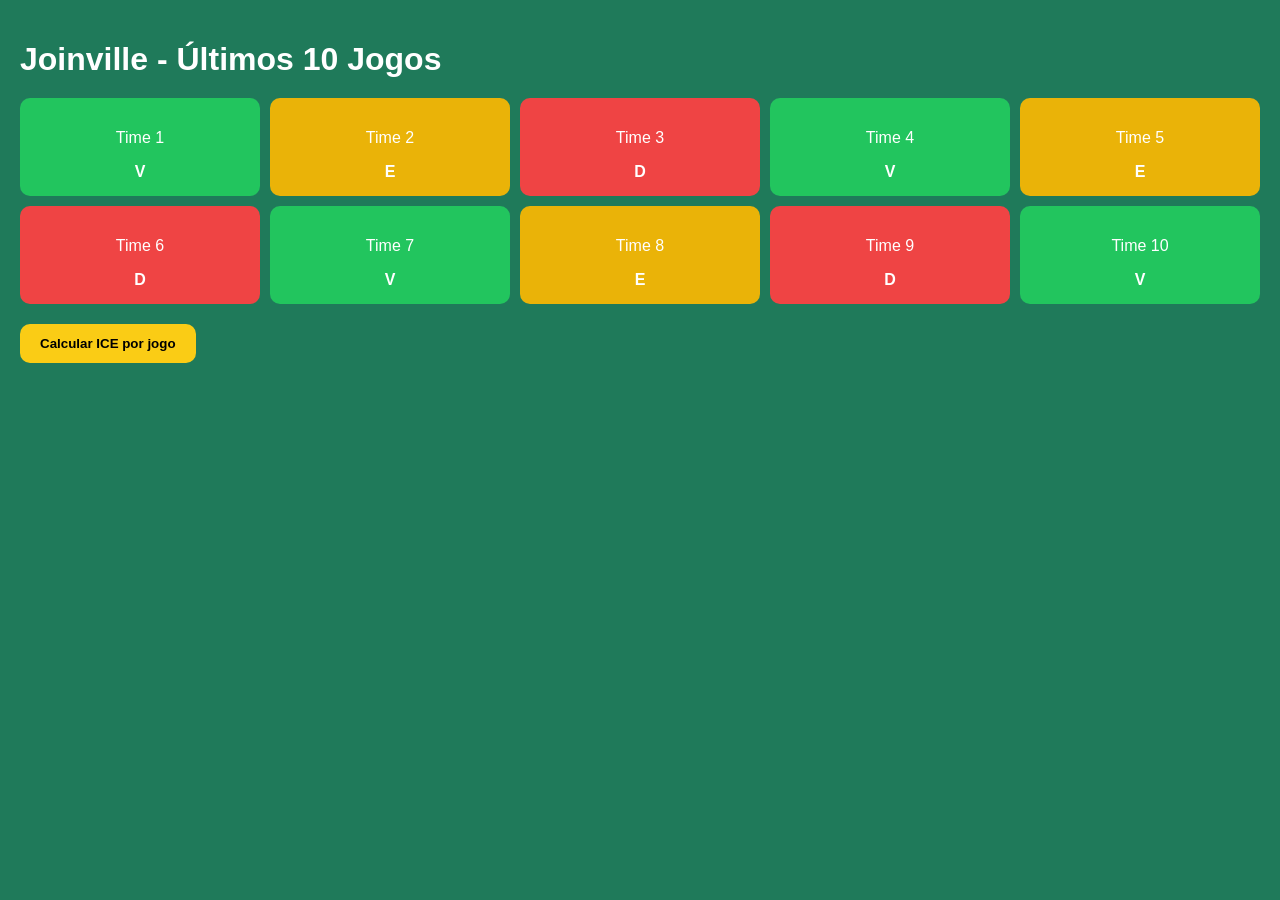
==== index.html @ a37e91e8 "Dashboard visual" ====
<!DOCTYPE html>
<html lang="pt-br">
<head>
<meta charset="UTF-8">
<title>DraftFut Dashboard</title>

<style>
body {
    margin: 0;
    font-family: Arial;
    background: #1f7a5a;
    color: white;
}

.container {
    padding: 20px;
}

h1 {
    margin-bottom: 20px;
}

.grid {
    display: grid;
    grid-template-columns: repeat(5, 1fr);
    gap: 10px;
}

.card {
    padding: 15px;
    border-radius: 10px;
    text-align: center;
    cursor: pointer;
}

.vitoria { background: #22c55e; }
.empate { background: #eab308; }
.derrota { background: #ef4444; }

.stats {
    background: white;
    color: black;
    padding: 15px;
    border-radius: 10px;
    margin-top: 20px;
}

button {
    margin-top: 20px;
    padding: 12px 20px;
    background: #facc15;
    border: none;
    border-radius: 10px;
    font-weight: bold;
    cursor: pointer;
}

.ice-list {
    margin-top: 20px;
}
</style>

</head>
<body>

<div class="container">
    <h1 id="titulo">Joinville - Últimos 10 Jogos</h1>

    <div class="grid" id="jogos"></div>

    <div id="stats" class="stats" style="display:none;"></div>

    <button onclick="calcularICE()">Calcular ICE por jogo</button>

    <div id="iceResultado" class="ice-list"></div>
</div>

<script>

// ===============================
// DADOS (SIMULANDO SUA API)
// ===============================

const jogos = [];

// Aqui você pode substituir pelos dados da API depois
fetch("http://127.0.0.1:8000/joinville")
.then(res => res.json())
.then(data => {
    // Nome do time vindo da API
    document.getElementById("titulo").innerText = data.time + " - Últimos 10 Jogos";

    // Se quiser usar os jogos reais, adapte aqui
})
.catch(() => {
    // fallback com dados mock
    for (let i = 0; i < 10; i++) {
        jogos.push({
            adversario: "Time " + (i+1),
            resultado: ["V","E","D"][i%3],
            finalizacoes: Math.random()*20,
            xg: Math.random()*2,
            posse: Math.random()*100
        });
    }
    renderJogos();
});


// ===============================
// RENDER
// ===============================

function renderJogos() {
    const container = document.getElementById("jogos");
    container.innerHTML = "";

    jogos.forEach((jogo, index) => {

        let classe = 
            jogo.resultado === "V" ? "vitoria" :
            jogo.resultado === "E" ? "empate" : "derrota";

        let div = document.createElement("div");
        div.className = "card " + classe;

        div.innerHTML = `
            <p>${jogo.adversario}</p>
            <strong>${jogo.resultado}</strong>
        `;

        div.onclick = () => mostrarStats(jogo);

        container.appendChild(div);
    });
}

// ===============================
//  MOSTRAR STATS
// ===============================

function mostrarStats(jogo) {
    const stats = document.getElementById("stats");
    stats.style.display = "block";

    stats.innerHTML = `
        <h3>${jogo.adversario}</h3>
        <p>Finalizações: ${jogo.finalizacoes}</p>
        <p>xG: ${jogo.xg}</p>
        <p>Posse: ${jogo.posse}%</p>
    `;
}

// ===============================
// ICE POR JOGO (SIMPLES)
// ===============================

function calcularICE() {

    const resultadoDiv = document.getElementById("iceResultado");
    resultadoDiv.innerHTML = "";

    jogos.forEach((jogo, index) => {

        // exemplo simples (depois liga com API)
        let ice = (
            (jogo.finalizacoes * 2) +
            (jogo.xg * 30) +
            (jogo.posse)
        ) / 3;

        if (ice > 100) ice = 100;
        if (ice < 0) ice = 0;

        let p = document.createElement("p");
        p.innerText = `Jogo ${index+1}: ${ice.toFixed(2)}%`;

        resultadoDiv.appendChild(p);
    });
}

</script>

</body>
</html>
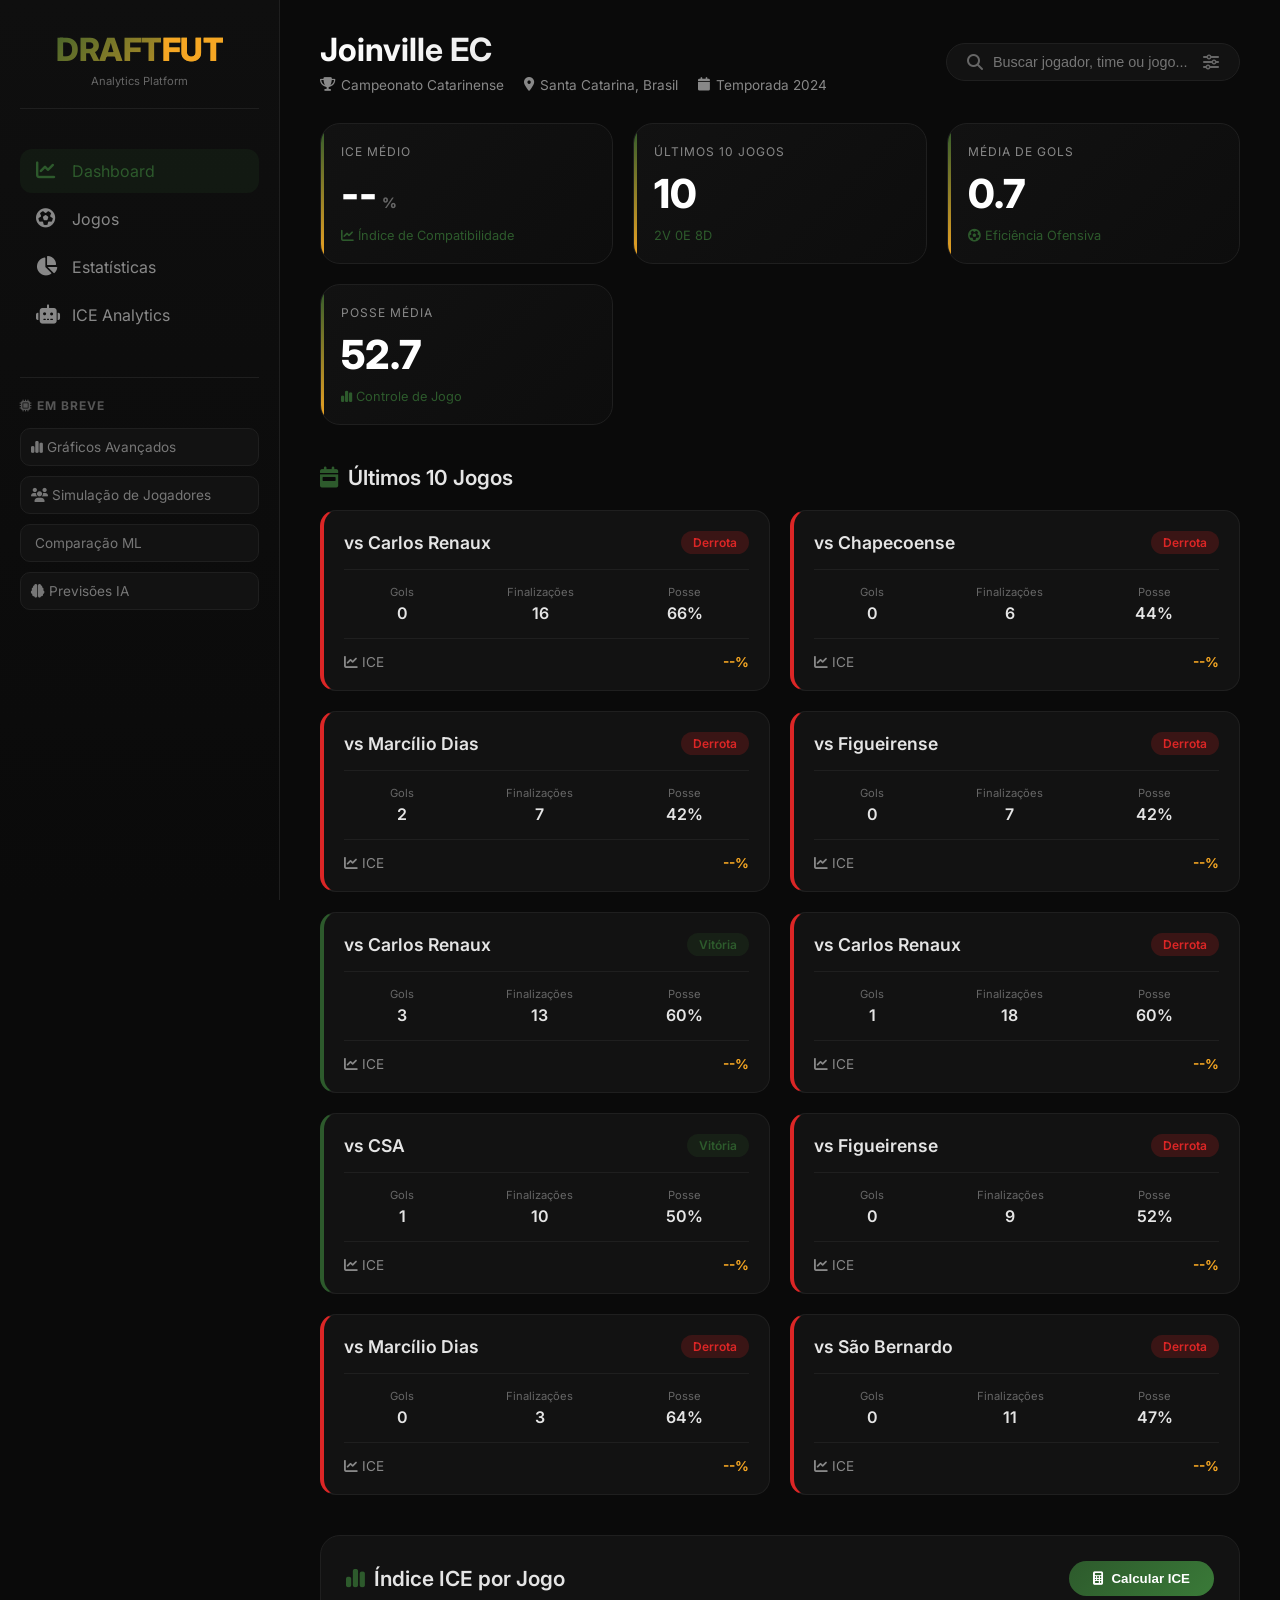
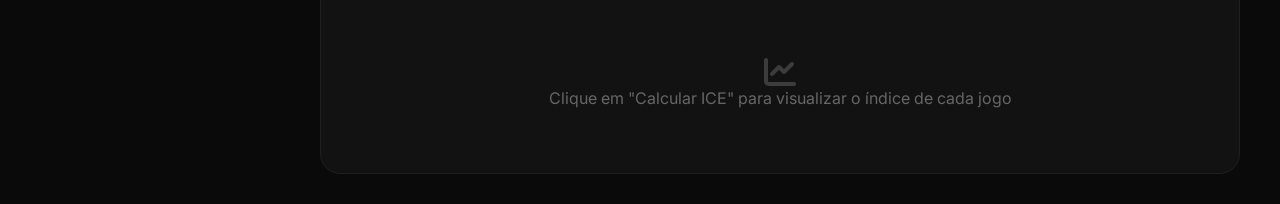
==== commit 7f10d893: "Dashboard incompleto algumas páginas faltando" ====
--- a/index.html
+++ b/index.html
@@ -1,185 +1,1030 @@
 <!DOCTYPE html>
-<html lang="pt-br">
+<html lang="pt-BR">
 <head>
-<meta charset="UTF-8">
-<title>DraftFut Dashboard</title>
-
-<style>
-body {
-    margin: 0;
-    font-family: Arial;
-    background: #1f7a5a;
-    color: white;
-}
-
-.container {
-    padding: 20px;
-}
-
-h1 {
-    margin-bottom: 20px;
-}
-
-.grid {
-    display: grid;
-    grid-template-columns: repeat(5, 1fr);
-    gap: 10px;
-}
-
-.card {
-    padding: 15px;
-    border-radius: 10px;
-    text-align: center;
-    cursor: pointer;
-}
-
-.vitoria { background: #22c55e; }
-.empate { background: #eab308; }
-.derrota { background: #ef4444; }
-
-.stats {
-    background: white;
-    color: black;
-    padding: 15px;
-    border-radius: 10px;
-    margin-top: 20px;
-}
-
-button {
-    margin-top: 20px;
-    padding: 12px 20px;
-    background: #facc15;
-    border: none;
-    border-radius: 10px;
-    font-weight: bold;
-    cursor: pointer;
-}
-
-.ice-list {
-    margin-top: 20px;
-}
-</style>
-
+    <meta charset="UTF-8">
+    <meta name="viewport" content="width=device-width, initial-scale=1.0">
+    <title>DraftFut - Dashboard de Análise Esportiva</title>
+    <link href="https://fonts.googleapis.com/css2?family=Inter:opsz,wght@14..32,300;14..32,400;14..32,500;14..32,600;14..32,700;14..32,800&display=swap" rel="stylesheet">
+    <link rel="stylesheet" href="https://cdnjs.cloudflare.com/ajax/libs/font-awesome/6.4.0/css/all.min.css">
+    <style>
+        * {
+            margin: 0;
+            padding: 0;
+            box-sizing: border-box;
+        }
+
+        body {
+            font-family: 'Inter', sans-serif;
+            background: #0a0a0a;
+            color: #e5e5e5;
+            overflow-x: hidden;
+        }
+
+        /* ================================
+           SCROLLBAR PERSONALIZADA
+        ================================ */
+        ::-webkit-scrollbar {
+            width: 8px;
+            height: 8px;
+        }
+
+        ::-webkit-scrollbar-track {
+            background: #1a1a1a;
+        }
+
+        ::-webkit-scrollbar-thumb {
+            background: #2d5a2c;
+            border-radius: 4px;
+        }
+
+        ::-webkit-scrollbar-thumb:hover {
+            background: #3a7a38;
+        }
+
+        /* ================================
+           CONTAINER PRINCIPAL
+        ================================ */
+        .app-container {
+            display: flex;
+            min-height: 100vh;
+        }
+
+        /* ================================
+           SIDEBAR (ESPAÇO FUTURO PARA GRÁFICOS)
+        ================================ */
+        .sidebar {
+            width: 280px;
+            background: linear-gradient(180deg, #0f0f0f 0%, #0a0a0a 100%);
+            border-right: 1px solid #1f1f1f;
+            padding: 30px 20px;
+            position: fixed;
+            height: 100vh;
+            overflow-y: auto;
+        }
+
+        .logo-area {
+            text-align: center;
+            margin-bottom: 40px;
+            padding-bottom: 20px;
+            border-bottom: 1px solid #1f1f1f;
+        }
+
+        .logo {
+            font-size: 2rem;
+            font-weight: 800;
+            background: linear-gradient(135deg, #2d5a2c 0%, #f5a623 100%);
+            -webkit-background-clip: text;
+            background-clip: text;
+            color: transparent;
+            letter-spacing: -0.5px;
+        }
+
+        .logo-sub {
+            font-size: 0.7rem;
+            color: #666;
+            margin-top: 5px;
+        }
+
+        .sidebar-nav {
+            margin-top: 30px;
+        }
+
+        .nav-item {
+            padding: 12px 16px;
+            margin: 4px 0;
+            border-radius: 12px;
+            cursor: pointer;
+            transition: all 0.3s;
+            color: #888;
+            display: flex;
+            align-items: center;
+            gap: 12px;
+        }
+
+        .nav-item:hover, .nav-item.active {
+            background: rgba(45, 90, 44, 0.15);
+            color: #2d5a2c;
+        }
+
+        .nav-item i {
+            width: 24px;
+            font-size: 1.2rem;
+        }
+
+        .future-section {
+            margin-top: 40px;
+            padding-top: 20px;
+            border-top: 1px solid #1f1f1f;
+        }
+
+        .future-section h4 {
+            font-size: 0.75rem;
+            text-transform: uppercase;
+            color: #555;
+            margin-bottom: 15px;
+            letter-spacing: 1px;
+        }
+
+        .future-item {
+            padding: 10px;
+            background: #121212;
+            border-radius: 10px;
+            margin-bottom: 10px;
+            font-size: 0.85rem;
+            color: #777;
+            border: 1px solid #1f1f1f;
+            transition: all 0.3s;
+        }
+
+        .future-item:hover {
+            border-color: #2d5a2c;
+            color: #2d5a2c;
+        }
+
+        /* ================================
+           CONTEÚDO PRINCIPAL
+        ================================ */
+        .main-content {
+            flex: 1;
+            margin-left: 280px;
+            padding: 30px 40px;
+        }
+
+        /* ================================
+           HEADER
+        ================================ */
+        .header {
+            display: flex;
+            justify-content: space-between;
+            align-items: center;
+            margin-bottom: 30px;
+            flex-wrap: wrap;
+            gap: 20px;
+        }
+
+        .team-info h1 {
+            font-size: 2rem;
+            font-weight: 700;
+            background: linear-gradient(135deg, #fff 0%, #ccc 100%);
+            -webkit-background-clip: text;
+            background-clip: text;
+            color: transparent;
+        }
+
+        .team-meta {
+            display: flex;
+            gap: 20px;
+            margin-top: 8px;
+            color: #888;
+            font-size: 0.85rem;
+        }
+
+        .team-meta span {
+            display: flex;
+            align-items: center;
+            gap: 6px;
+        }
+
+        .search-bar {
+            background: #121212;
+            border: 1px solid #1f1f1f;
+            border-radius: 50px;
+            padding: 10px 20px;
+            display: flex;
+            align-items: center;
+            gap: 10px;
+            transition: all 0.3s;
+        }
+
+        .search-bar:hover, .search-bar:focus-within {
+            border-color: #2d5a2c;
+            background: #161616;
+        }
+
+        .search-bar input {
+            background: none;
+            border: none;
+            color: #e5e5e5;
+            outline: none;
+            font-size: 0.9rem;
+            width: 200px;
+        }
+
+        .search-bar i {
+            color: #666;
+        }
+
+        /* ================================
+           CARDS DE INDICADORES
+        ================================ */
+        .indicators-grid {
+            display: grid;
+            grid-template-columns: repeat(auto-fit, minmax(240px, 1fr));
+            gap: 20px;
+            margin-bottom: 40px;
+        }
+
+        .indicator-card {
+            background: linear-gradient(135deg, #121212 0%, #0d0d0d 100%);
+            border: 1px solid #1f1f1f;
+            border-radius: 20px;
+            padding: 20px;
+            transition: all 0.3s;
+            position: relative;
+            overflow: hidden;
+        }
+
+        .indicator-card:hover {
+            transform: translateY(-3px);
+            border-color: #2d5a2c;
+            box-shadow: 0 10px 30px rgba(45, 90, 44, 0.1);
+        }
+
+        .indicator-card::before {
+            content: '';
+            position: absolute;
+            top: 0;
+            left: 0;
+            width: 3px;
+            height: 100%;
+            background: linear-gradient(180deg, #2d5a2c 0%, #f5a623 100%);
+        }
+
+        .indicator-title {
+            font-size: 0.75rem;
+            text-transform: uppercase;
+            color: #888;
+            letter-spacing: 1px;
+            margin-bottom: 10px;
+        }
+
+        .indicator-value {
+            font-size: 2.5rem;
+            font-weight: 800;
+            color: #fff;
+        }
+
+        .indicator-unit {
+            font-size: 0.9rem;
+            color: #666;
+            margin-left: 5px;
+        }
+
+        .indicator-trend {
+            margin-top: 10px;
+            font-size: 0.8rem;
+            color: #2d5a2c;
+        }
+
+        /* ================================
+           SEÇÃO DE JOGOS
+        ================================ */
+        .section-title {
+            font-size: 1.3rem;
+            font-weight: 600;
+            margin-bottom: 20px;
+            display: flex;
+            align-items: center;
+            gap: 10px;
+        }
+
+        .section-title i {
+            color: #2d5a2c;
+        }
+
+        .games-grid {
+            display: grid;
+            grid-template-columns: repeat(auto-fill, minmax(320px, 1fr));
+            gap: 20px;
+            margin-bottom: 40px;
+        }
+
+        .game-card {
+            background: #121212;
+            border: 1px solid #1f1f1f;
+            border-radius: 16px;
+            padding: 20px;
+            cursor: pointer;
+            transition: all 0.3s;
+            position: relative;
+            overflow: hidden;
+        }
+
+        .game-card:hover {
+            transform: translateY(-5px);
+            border-color: #2d5a2c;
+            box-shadow: 0 8px 25px rgba(0,0,0,0.5);
+        }
+
+        /* Bordas coloridas por resultado */
+        .game-card.vitoria {
+            border-left: 4px solid #2d5a2c;
+        }
+
+        .game-card.empate {
+            border-left: 4px solid #f5a623;
+        }
+
+        .game-card.derrota {
+            border-left: 4px solid #dc2626;
+        }
+
+        .game-header {
+            display: flex;
+            justify-content: space-between;
+            align-items: center;
+            margin-bottom: 15px;
+        }
+
+        .adversario {
+            font-size: 1.1rem;
+            font-weight: 600;
+        }
+
+        .resultado-badge {
+            padding: 4px 12px;
+            border-radius: 20px;
+            font-size: 0.75rem;
+            font-weight: 600;
+        }
+
+        .resultado-badge.V {
+            background: rgba(45, 90, 44, 0.2);
+            color: #2d5a2c;
+        }
+
+        .resultado-badge.E {
+            background: rgba(245, 166, 35, 0.2);
+            color: #f5a623;
+        }
+
+        .resultado-badge.D {
+            background: rgba(220, 38, 38, 0.2);
+            color: #dc2626;
+        }
+
+        .game-stats-preview {
+            display: flex;
+            justify-content: space-around;
+            padding: 15px 0;
+            border-top: 1px solid #1f1f1f;
+            border-bottom: 1px solid #1f1f1f;
+            margin-bottom: 15px;
+        }
+
+        .preview-stat {
+            text-align: center;
+        }
+
+        .preview-stat .label {
+            font-size: 0.7rem;
+            color: #666;
+        }
+
+        .preview-stat .value {
+            font-size: 1rem;
+            font-weight: 600;
+            margin-top: 4px;
+        }
+
+        .ice-preview {
+            display: flex;
+            justify-content: space-between;
+            align-items: center;
+            font-size: 0.85rem;
+        }
+
+        .ice-label {
+            color: #888;
+        }
+
+        .ice-value {
+            font-weight: 700;
+            color: #f5a623;
+        }
+
+        /* ================================
+           ÁREA DE RESULTADOS ICE
+        ================================ */
+        .ice-results {
+            background: #121212;
+            border: 1px solid #1f1f1f;
+            border-radius: 20px;
+            padding: 25px;
+            margin-top: 20px;
+        }
+
+        .ice-header {
+            display: flex;
+            justify-content: space-between;
+            align-items: center;
+            margin-bottom: 20px;
+            flex-wrap: wrap;
+            gap: 15px;
+        }
+
+        .btn-calculate {
+            background: linear-gradient(135deg, #2d5a2c 0%, #3a7a38 100%);
+            border: none;
+            padding: 10px 24px;
+            border-radius: 50px;
+            color: white;
+            font-weight: 600;
+            cursor: pointer;
+            transition: all 0.3s;
+            display: flex;
+            align-items: center;
+            gap: 8px;
+        }
+
+        .btn-calculate:hover {
+            transform: scale(1.02);
+            box-shadow: 0 4px 15px rgba(45, 90, 44, 0.3);
+        }
+
+        .ice-list {
+            display: flex;
+            flex-direction: column;
+            gap: 10px;
+        }
+
+        .ice-item {
+            display: flex;
+            justify-content: space-between;
+            align-items: center;
+            padding: 12px 16px;
+            background: #0d0d0d;
+            border-radius: 12px;
+            transition: all 0.3s;
+            cursor: pointer;
+        }
+
+        .ice-item:hover {
+            background: #161616;
+            transform: translateX(5px);
+        }
+
+        .ice-game-info {
+            display: flex;
+            align-items: center;
+            gap: 15px;
+        }
+
+        .ice-index {
+            font-size: 0.7rem;
+            color: #666;
+            font-weight: 600;
+        }
+
+        .ice-adversario {
+            font-weight: 500;
+        }
+
+        .ice-bar-container {
+            flex: 1;
+            max-width: 300px;
+            margin-left: 20px;
+        }
+
+        .ice-bar {
+            height: 6px;
+            background: #1f1f1f;
+            border-radius: 3px;
+            overflow: hidden;
+        }
+
+        .ice-bar-fill {
+            height: 100%;
+            background: linear-gradient(90deg, #2d5a2c 0%, #f5a623 100%);
+            border-radius: 3px;
+            transition: width 0.5s ease;
+        }
+
+        .ice-percent {
+            font-weight: 700;
+            color: #f5a623;
+            min-width: 45px;
+            text-align: right;
+        }
+
+        /* ================================
+           MODAL (DETALHES DO JOGO)
+        ================================ */
+        .modal {
+            display: none;
+            position: fixed;
+            z-index: 1000;
+            left: 0;
+            top: 0;
+            width: 100%;
+            height: 100%;
+            background-color: rgba(0,0,0,0.8);
+            backdrop-filter: blur(8px);
+        }
+
+        .modal-content {
+            background: #121212;
+            margin: 3% auto;
+            width: 90%;
+            max-width: 900px;
+            border-radius: 24px;
+            border: 1px solid #2d5a2c;
+            animation: modalSlideIn 0.3s;
+            max-height: 85vh;
+            overflow-y: auto;
+        }
+
+        @keyframes modalSlideIn {
+            from {
+                transform: translateY(-50px);
+                opacity: 0;
+            }
+            to {
+                transform: translateY(0);
+                opacity: 1;
+            }
+        }
+
+        .modal-header {
+            padding: 25px 30px;
+            background: linear-gradient(135deg, #1a1a1a 0%, #0f0f0f 100%);
+            border-bottom: 1px solid #1f1f1f;
+            display: flex;
+            justify-content: space-between;
+            align-items: center;
+            border-radius: 24px 24px 0 0;
+        }
+
+        .modal-header h2 {
+            font-size: 1.5rem;
+        }
+
+        .close-modal {
+            font-size: 2rem;
+            cursor: pointer;
+            transition: all 0.2s;
+            color: #888;
+        }
+
+        .close-modal:hover {
+            color: #dc2626;
+        }
+
+        .modal-body {
+            padding: 30px;
+        }
+
+        .stats-categories {
+            display: grid;
+            grid-template-columns: repeat(auto-fit, minmax(200px, 1fr));
+            gap: 20px;
+            margin-bottom: 30px;
+        }
+
+        .category-card {
+            background: #0d0d0d;
+            border-radius: 16px;
+            padding: 20px;
+            text-align: center;
+            border: 1px solid #1f1f1f;
+        }
+
+        .category-card h4 {
+            color: #2d5a2c;
+            margin-bottom: 15px;
+            font-size: 1rem;
+        }
+
+        .category-value {
+            font-size: 2rem;
+            font-weight: 800;
+            color: #f5a623;
+        }
+
+        .stats-detail-grid {
+            display: grid;
+            grid-template-columns: repeat(auto-fit, minmax(150px, 1fr));
+            gap: 15px;
+            margin-top: 20px;
+        }
+
+        .detail-stat {
+            background: #0d0d0d;
+            padding: 12px;
+            border-radius: 12px;
+            text-align: center;
+        }
+
+        .detail-stat .label {
+            font-size: 0.7rem;
+            color: #888;
+            margin-bottom: 5px;
+        }
+
+        .detail-stat .value {
+            font-size: 1.2rem;
+            font-weight: 700;
+        }
+
+        /* ================================
+           RESPONSIVIDADE
+        ================================ */
+        @media (max-width: 1024px) {
+            .sidebar {
+                width: 80px;
+                padding: 20px 10px;
+            }
+            
+            .sidebar .logo-sub, .sidebar .nav-item span, .future-section {
+                display: none;
+            }
+            
+            .main-content {
+                margin-left: 80px;
+            }
+            
+            .logo {
+                font-size: 1.5rem;
+            }
+        }
+
+        @media (max-width: 768px) {
+            .main-content {
+                padding: 20px;
+            }
+            
+            .header {
+                flex-direction: column;
+                align-items: flex-start;
+            }
+            
+            .games-grid {
+                grid-template-columns: 1fr;
+            }
+            
+            .indicators-grid {
+                grid-template-columns: 1fr;
+            }
+        }
+
+        /* Loading */
+        .loading {
+            text-align: center;
+            padding: 50px;
+            color: #888;
+        }
+
+        /* Empty state */
+        .empty-state {
+            text-align: center;
+            padding: 40px;
+            color: #666;
+        }
+    </style>
 </head>
 <body>
-
-<div class="container">
-    <h1 id="titulo">Joinville - Últimos 10 Jogos</h1>
-
-    <div class="grid" id="jogos"></div>
-
-    <div id="stats" class="stats" style="display:none;"></div>
-
-    <button onclick="calcularICE()">Calcular ICE por jogo</button>
-
-    <div id="iceResultado" class="ice-list"></div>
-</div>
-
-<script>
-
-// ===============================
-// DADOS (SIMULANDO SUA API)
-// ===============================
-
-const jogos = [];
-
-// Aqui você pode substituir pelos dados da API depois
-fetch("http://127.0.0.1:8000/joinville")
-.then(res => res.json())
-.then(data => {
-    // Nome do time vindo da API
-    document.getElementById("titulo").innerText = data.time + " - Últimos 10 Jogos";
-
-    // Se quiser usar os jogos reais, adapte aqui
-})
-.catch(() => {
-    // fallback com dados mock
-    for (let i = 0; i < 10; i++) {
-        jogos.push({
-            adversario: "Time " + (i+1),
-            resultado: ["V","E","D"][i%3],
-            finalizacoes: Math.random()*20,
-            xg: Math.random()*2,
-            posse: Math.random()*100
-        });
-    }
-    renderJogos();
-});
-
-
-// ===============================
-// RENDER
-// ===============================
-
-function renderJogos() {
-    const container = document.getElementById("jogos");
-    container.innerHTML = "";
-
-    jogos.forEach((jogo, index) => {
-
-        let classe = 
-            jogo.resultado === "V" ? "vitoria" :
-            jogo.resultado === "E" ? "empate" : "derrota";
-
-        let div = document.createElement("div");
-        div.className = "card " + classe;
-
-        div.innerHTML = `
-            <p>${jogo.adversario}</p>
-            <strong>${jogo.resultado}</strong>
-        `;
-
-        div.onclick = () => mostrarStats(jogo);
-
-        container.appendChild(div);
-    });
-}
-
-// ===============================
-//  MOSTRAR STATS
-// ===============================
-
-function mostrarStats(jogo) {
-    const stats = document.getElementById("stats");
-    stats.style.display = "block";
-
-    stats.innerHTML = `
-        <h3>${jogo.adversario}</h3>
-        <p>Finalizações: ${jogo.finalizacoes}</p>
-        <p>xG: ${jogo.xg}</p>
-        <p>Posse: ${jogo.posse}%</p>
-    `;
-}
-
-// ===============================
-// ICE POR JOGO (SIMPLES)
-// ===============================
-
-function calcularICE() {
-
-    const resultadoDiv = document.getElementById("iceResultado");
-    resultadoDiv.innerHTML = "";
-
-    jogos.forEach((jogo, index) => {
-
-        // exemplo simples (depois liga com API)
-        let ice = (
-            (jogo.finalizacoes * 2) +
-            (jogo.xg * 30) +
-            (jogo.posse)
-        ) / 3;
-
-        if (ice > 100) ice = 100;
-        if (ice < 0) ice = 0;
-
-        let p = document.createElement("p");
-        p.innerText = `Jogo ${index+1}: ${ice.toFixed(2)}%`;
-
-        resultadoDiv.appendChild(p);
-    });
-}
-
-</script>
-
+    <div class="app-container">
+        <!-- SIDEBAR -->
+        <aside class="sidebar">
+            <div class="logo-area">
+                <div class="logo">DRAFT<span style="color:#f5a623">FUT</span></div>
+                <div class="logo-sub">Analytics Platform</div>
+            </div>
+            
+            <nav class="sidebar-nav">
+                <div class="nav-item active">
+                    <i class="fas fa-chart-line"></i>
+                    <span>Dashboard</span>
+                </div>
+                <div class="nav-item">
+                    <i class="fas fa-futbol"></i>
+                    <span>Jogos</span>
+                </div>
+                <div class="nav-item">
+                    <i class="fas fa-chart-pie"></i>
+                    <span>Estatísticas</span>
+                </div>
+                <div class="nav-item">
+                    <i class="fas fa-robot"></i>
+                    <span>ICE Analytics</span>
+                </div>
+            </nav>
+
+            <!-- Espaço para recursos futuros -->
+            <div class="future-section">
+                <h4><i class="fas fa-microchip"></i> EM BREVE</h4>
+                <div class="future-item">
+                    <i class="fas fa-chart-simple"></i> Gráficos Avançados
+                </div>
+                <div class="future-item">
+                    <i class="fas fa-users"></i> Simulação de Jogadores
+                </div>
+                <div class="future-item">
+                    <i class="fas fa-chart-scatter"></i> Comparação ML
+                </div>
+                <div class="future-item">
+                    <i class="fas fa-brain"></i> Previsões IA
+                </div>
+            </div>
+        </aside>
+
+        <!-- CONTEÚDO PRINCIPAL -->
+        <main class="main-content">
+            <!-- HEADER -->
+            <div class="header">
+                <div class="team-info">
+                    <h1 id="team-name">Joinville EC</h1>
+                    <div class="team-meta">
+                        <span><i class="fas fa-trophy"></i> Campeonato Catarinense</span>
+                        <span><i class="fas fa-map-marker-alt"></i> Santa Catarina, Brasil</span>
+                        <span><i class="fas fa-calendar"></i> Temporada 2024</span>
+                    </div>
+                </div>
+                <div class="search-bar">
+                    <i class="fas fa-search"></i>
+                    <input type="text" placeholder="Buscar jogador, time ou jogo...">
+                    <i class="fas fa-sliders-h"></i>
+                </div>
+            </div>
+
+            <!-- INDICADORES -->
+            <div class="indicators-grid">
+                <div class="indicator-card">
+                    <div class="indicator-title">ICE MÉDIO</div>
+                    <div class="indicator-value" id="ice-medio">--<span class="indicator-unit">%</span></div>
+                    <div class="indicator-trend"><i class="fas fa-chart-line"></i> Índice de Compatibilidade</div>
+                </div>
+                <div class="indicator-card">
+                    <div class="indicator-title">ÚLTIMOS 10 JOGOS</div>
+                    <div class="indicator-value" id="jogos-count">--</div>
+                    <div class="indicator-trend" id="record-stats">--</div>
+                </div>
+                <div class="indicator-card">
+                    <div class="indicator-title">MÉDIA DE GOLS</div>
+                    <div class="indicator-value" id="media-gols">--<span class="indicator-unit">/jogo</span></div>
+                    <div class="indicator-trend"><i class="fas fa-futbol"></i> Eficiência Ofensiva</div>
+                </div>
+                <div class="indicator-card">
+                    <div class="indicator-title">POSSE MÉDIA</div>
+                    <div class="indicator-value" id="media-posse">--<span class="indicator-unit">%</span></div>
+                    <div class="indicator-trend"><i class="fas fa-chart-simple"></i> Controle de Jogo</div>
+                </div>
+            </div>
+
+            <!-- ÚLTIMOS JOGOS -->
+            <div class="section-title">
+                <i class="fas fa-calendar-week"></i>
+                Últimos 10 Jogos
+            </div>
+            <div id="games-container" class="games-grid">
+                <div class="loading"><i class="fas fa-spinner fa-pulse"></i> Carregando jogos...</div>
+            </div>
+
+            <!-- RESULTADOS ICE -->
+            <div class="ice-results">
+                <div class="ice-header">
+                    <div class="section-title" style="margin-bottom: 0;">
+                        <i class="fas fa-chart-simple"></i>
+                        Índice ICE por Jogo
+                    </div>
+                    <button class="btn-calculate" id="calc-ice-btn">
+                        <i class="fas fa-calculator"></i> Calcular ICE
+                    </button>
+                </div>
+                <div id="ice-list-container">
+                    <div class="empty-state">
+                        <i class="fas fa-chart-line" style="font-size: 2rem; opacity: 0.5;"></i>
+                        <p>Clique em "Calcular ICE" para visualizar o índice de cada jogo</p>
+                    </div>
+                </div>
+            </div>
+        </main>
+    </div>
+
+    <!-- MODAL DE DETALHES -->
+    <div id="modal" class="modal">
+        <div class="modal-content">
+            <div class="modal-header">
+                <h2 id="modal-title">Detalhes do Jogo</h2>
+                <span class="close-modal" onclick="fecharModal()">&times;</span>
+            </div>
+            <div class="modal-body" id="modal-body">
+                <!-- Conteúdo dinâmico -->
+            </div>
+        </div>
+    </div>
+
+    <script>
+        // ================================
+        // LIMITES PARA CÁLCULO DO ICE
+        // ================================
+        const LIMITES = {
+            finalizacoes: [5, 20],
+            finalizacoes_no_alvo: [1, 10],
+            xg: [0.2, 2.5],
+            gols_marcados: [0, 5],
+            desarmes: [5, 25],
+            interceptacoes: [5, 20],
+            gols_sofridos: [0, 4],
+            chances_criadas: [0, 6],
+            assistencias: [0, 3]
+        };
+
+        function clamp(v) { return Math.max(0, Math.min(100, v)); }
+        function normalizar(v, min, max) { return max === min ? 0 : clamp(((v - min) / (max - min)) * 100); }
+        function normalizarInv(v, min, max) { return clamp(100 - normalizar(v, min, max)); }
+        function media(arr) { return arr.reduce((a,b)=>a+b,0)/arr.length; }
+        function passesPct(certos, total) { return total ? clamp((certos/total)*100) : 0; }
+
+        function calcularICEUnico(j) {
+            const pct = passesPct(j.passes_certos, j.total_passes);
+            const eficiencia = media([
+                normalizar(j.finalizacoes, ...LIMITES.finalizacoes),
+                normalizar(j.finalizacoes_no_alvo, ...LIMITES.finalizacoes_no_alvo),
+                normalizar(j.xg, ...LIMITES.xg),
+                normalizar(j.gols_marcados, ...LIMITES.gols_marcados)
+            ]);
+            const defesa = media([
+                normalizar(j.desarmes, ...LIMITES.desarmes),
+                normalizar(j.interceptacoes, ...LIMITES.interceptacoes),
+                normalizarInv(j.gols_sofridos, ...LIMITES.gols_sofridos)
+            ]);
+            const controle = media([clamp(j.posse_bola), pct]);
+            const conexao = media([
+                normalizar(j.chances_criadas, ...LIMITES.chances_criadas),
+                normalizar(j.assistencias, ...LIMITES.assistencias),
+                pct
+            ]);
+            const ice = clamp((0.35 * conexao) + (0.25 * eficiencia) + (0.20 * defesa) + (0.20 * controle));
+            return { ice, conexao, eficiencia, defesa, controle };
+        }
+
+        // Dados estáticos dos jogos (baseado no arquivo dados.py)
+        const jogosData = [
+            {"adversario": "Carlos Renaux", "resultado": "D", "finalizacoes": 16, "finalizacoes_no_alvo": 8, "xg": 0.64, "gols_marcados": 0, "desarmes": 4, "interceptacoes": 13, "gols_sofridos": 1, "passes_certos": 341, "total_passes": 417, "posse_bola": 66.0, "chances_criadas": 15, "assistencias": 0},
+            {"adversario": "Chapecoense", "resultado": "D", "finalizacoes": 6, "finalizacoes_no_alvo": 3, "xg": 0.19, "gols_marcados": 0, "desarmes": 5, "interceptacoes": 12, "gols_sofridos": 6, "passes_certos": 306, "total_passes": 352, "posse_bola": 44.0, "chances_criadas": 4, "assistencias": 0},
+            {"adversario": "Marcílio Dias", "resultado": "D", "finalizacoes": 7, "finalizacoes_no_alvo": 3, "xg": 0.48, "gols_marcados": 2, "desarmes": 4, "interceptacoes": 5, "gols_sofridos": 4, "passes_certos": 132, "total_passes": 180, "posse_bola": 42.0, "chances_criadas": 5, "assistencias": 0},
+            {"adversario": "Figueirense", "resultado": "D", "finalizacoes": 7, "finalizacoes_no_alvo": 2, "xg": 0.40, "gols_marcados": 0, "desarmes": 1, "interceptacoes": 11, "gols_sofridos": 1, "passes_certos": 302, "total_passes": 347, "posse_bola": 42.0, "chances_criadas": 6, "assistencias": 0},
+            {"adversario": "Carlos Renaux", "resultado": "V", "finalizacoes": 13, "finalizacoes_no_alvo": 5, "xg": 1.19, "gols_marcados": 3, "desarmes": 3, "interceptacoes": 14, "gols_sofridos": 0, "passes_certos": 344, "total_passes": 406, "posse_bola": 60.0, "chances_criadas": 5, "assistencias": 0},
+            {"adversario": "Carlos Renaux", "resultado": "D", "finalizacoes": 18, "finalizacoes_no_alvo": 4, "xg": 1.53, "gols_marcados": 1, "desarmes": 2, "interceptacoes": 23, "gols_sofridos": 2, "passes_certos": 246, "total_passes": 314, "posse_bola": 60.0, "chances_criadas": 8, "assistencias": 1},
+            {"adversario": "CSA", "resultado": "V", "finalizacoes": 10, "finalizacoes_no_alvo": 3, "xg": 0.99, "gols_marcados": 1, "desarmes": 10, "interceptacoes": 8, "gols_sofridos": 0, "passes_certos": 321, "total_passes": 395, "posse_bola": 50.0, "chances_criadas": 3, "assistencias": 0},
+            {"adversario": "Figueirense", "resultado": "D", "finalizacoes": 9, "finalizacoes_no_alvo": 3, "xg": 0.43, "gols_marcados": 0, "desarmes": 3, "interceptacoes": 13, "gols_sofridos": 3, "passes_certos": 384, "total_passes": 446, "posse_bola": 52.0, "chances_criadas": 6, "assistencias": 0},
+            {"adversario": "Marcílio Dias", "resultado": "D", "finalizacoes": 3, "finalizacoes_no_alvo": 1, "xg": 0.03, "gols_marcados": 0, "desarmes": 2, "interceptacoes": 6, "gols_sofridos": 2, "passes_certos": 376, "total_passes": 442, "posse_bola": 64.0, "chances_criadas": 1, "assistencias": 0},
+            {"adversario": "São Bernardo", "resultado": "D", "finalizacoes": 11, "finalizacoes_no_alvo": 5, "xg": 0.89, "gols_marcados": 0, "desarmes": 8, "interceptacoes": 6, "gols_sofridos": 1, "passes_certos": 302, "total_passes": 386, "posse_bola": 47.0, "chances_criadas": 5, "assistencias": 0}
+        ];
+
+        let icePorJogo = [];
+
+        function renderizarDashboard() {
+            const container = document.getElementById('games-container');
+            
+            // Calcular indicadores
+            const totalGols = jogosData.reduce((sum, j) => sum + j.gols_marcados, 0);
+            const mediaGols = (totalGols / jogosData.length).toFixed(1);
+            const mediaPosse = (jogosData.reduce((sum, j) => sum + j.posse_bola, 0) / jogosData.length).toFixed(1);
+            const vitorias = jogosData.filter(j => j.resultado === 'V').length;
+            const empates = jogosData.filter(j => j.resultado === 'E').length;
+            const derrotas = jogosData.filter(j => j.resultado === 'D').length;
+            
+            document.getElementById('jogos-count').innerHTML = jogosData.length;
+            document.getElementById('record-stats').innerHTML = `${vitorias}V ${empates}E ${derrotas}D`;
+            document.getElementById('media-gols').innerHTML = mediaGols;
+            document.getElementById('media-posse').innerHTML = mediaPosse;
+            
+            // Renderizar cards
+            container.innerHTML = jogosData.map((jogo, index) => {
+                let classeResultado = '';
+                let textoResultado = '';
+                if (jogo.resultado === 'V') {
+                    classeResultado = 'vitoria';
+                    textoResultado = 'Vitória';
+                } else if (jogo.resultado === 'E') {
+                    classeResultado = 'empate';
+                    textoResultado = 'Empate';
+                } else {
+                    classeResultado = 'derrota';
+                    textoResultado = 'Derrota';
+                }
+                
+                const iceCalc = icePorJogo[index] ? Math.round(icePorJogo[index].ice) : '--';
+                
+                return `
+                    <div class="game-card ${classeResultado}" onclick="abrirModal(${index})">
+                        <div class="game-header">
+                            <span class="adversario">vs ${jogo.adversario}</span>
+                            <span class="resultado-badge ${jogo.resultado}">${textoResultado}</span>
+                        </div>
+                        <div class="game-stats-preview">
+                            <div class="preview-stat">
+                                <div class="label">Gols</div>
+                                <div class="value">${jogo.gols_marcados}</div>
+                            </div>
+                            <div class="preview-stat">
+                                <div class="label">Finalizações</div>
+                                <div class="value">${jogo.finalizacoes}</div>
+                            </div>
+                            <div class="preview-stat">
+                                <div class="label">Posse</div>
+                                <div class="value">${jogo.posse_bola}%</div>
+                            </div>
+                        </div>
+                        <div class="ice-preview">
+                            <span class="ice-label"><i class="fas fa-chart-line"></i> ICE</span>
+                            <span class="ice-value">${iceCalc}%</span>
+                        </div>
+                    </div>
+                `;
+            }).join('');
+        }
+
+        function calcularTodosICE() {
+            icePorJogo = jogosData.map(j => calcularICEUnico(j));
+            renderizarDashboard();
+            
+            const iceMedio = (icePorJogo.reduce((sum, i) => sum + i.ice, 0) / icePorJogo.length).toFixed(1);
+            document.getElementById('ice-medio').innerHTML = iceMedio;
+            
+            // Renderizar lista ICE
+            const container = document.getElementById('ice-list-container');
+            container.innerHTML = `
+                <div class="ice-list">
+                    ${icePorJogo.map((item, idx) => `
+                        <div class="ice-item" onclick="abrirModal(${idx})">
+                            <div class="ice-game-info">
+                                <span class="ice-index">#${idx + 1}</span>
+                                <span class="ice-adversario">vs ${jogosData[idx].adversario}</span>
+                            </div>
+                            <div class="ice-bar-container">
+                                <div class="ice-bar">
+                                    <div class="ice-bar-fill" style="width: ${item.ice}%"></div>
+                                </div>
+                            </div>
+                            <span class="ice-percent">${Math.round(item.ice)}%</span>
+                        </div>
+                    `).join('')}
+                </div>
+            `;
+        }
+
+        function abrirModal(index) {
+            const jogo = jogosData[index];
+            const ice = icePorJogo[index] || calcularICEUnico(jogo);
+            
+            document.getElementById('modal-title').innerHTML = `vs ${jogo.adversario} • ${jogo.resultado === 'V' ? 'Vitória' : jogo.resultado === 'E' ? 'Empate' : 'Derrota'}`;
+            
+            document.getElementById('modal-body').innerHTML = `
+                <div class="stats-categories">
+                    <div class="category-card">
+                        <h4>🔗 Conexão</h4>
+                        <div class="category-value">${Math.round(ice.conexao)}%</div>
+                    </div>
+                    <div class="category-card">
+                        <h4>⚡ Eficiência</h4>
+                        <div class="category-value">${Math.round(ice.eficiencia)}%</div>
+                    </div>
+                    <div class="category-card">
+                        <h4>🛡️ Defesa</h4>
+                        <div class="category-value">${Math.round(ice.defesa)}%</div>
+                    </div>
+                    <div class="category-card">
+                        <h4>🎮 Controle</h4>
+                        <div class="category-value">${Math.round(ice.controle)}%</div>
+                    </div>
+                </div>
+                
+                <div class="stats-detail-grid">
+                    <div class="detail-stat"><div class="label">⚽ Gols Marcados</div><div class="value">${jogo.gols_marcados}</div></div>
+                    <div class="detail-stat"><div class="label">🎯 Gols Sofridos</div><div class="value">${jogo.gols_sofridos}</div></div>
+                    <div class="detail-stat"><div class="label">📊 Finalizações</div><div class="value">${jogo.finalizacoes}</div></div>
+                    <div class="detail-stat"><div class="label">🎯 Finalizações no Alvo</div><div class="value">${jogo.finalizacoes_no_alvo}</div></div>
+                    <div class="detail-stat"><div class="label">📈 xG</div><div class="value">${jogo.xg}</div></div>
+                    <div class="detail-stat"><div class="label">🛡️ Desarmes</div><div class="value">${jogo.desarmes}</div></div>
+                    <div class="detail-stat"><div class="label">✋ Interceptações</div><div class="value">${jogo.interceptacoes}</div></div>
+                    <div class="detail-stat"><div class="label">💪 Posse de Bola</div><div class="value">${jogo.posse_bola}%</div></div>
+                    <div class="detail-stat"><div class="label">🎯 Precisão de Passes</div><div class="value">${((jogo.passes_certos / jogo.total_passes) * 100).toFixed(1)}%</div></div>
+                    <div class="detail-stat"><div class="label">🎨 Chances Criadas</div><div class="value">${jogo.chances_criadas}</div></div>
+                    <div class="detail-stat"><div class="label">🅰️ Assistências</div><div class="value">${jogo.assistencias}</div></div>
+                    <div class="detail-stat"><div class="label">📋 ICE Total</div><div class="value" style="color:#f5a623">${Math.round(ice.ice)}%</div></div>
+                </div>
+            `;
+            
+            document.getElementById('modal').style.display = 'block';
+        }
+
+        function fecharModal() {
+            document.getElementById('modal').style.display = 'none';
+        }
+
+        window.onclick = function(event) {
+            if (event.target === document.getElementById('modal')) {
+                fecharModal();
+            }
+        }
+
+        document.getElementById('calc-ice-btn').addEventListener('click', calcularTodosICE);
+        
+        // Inicialização
+        renderizarDashboard();
+    </script>
 </body>
 </html>
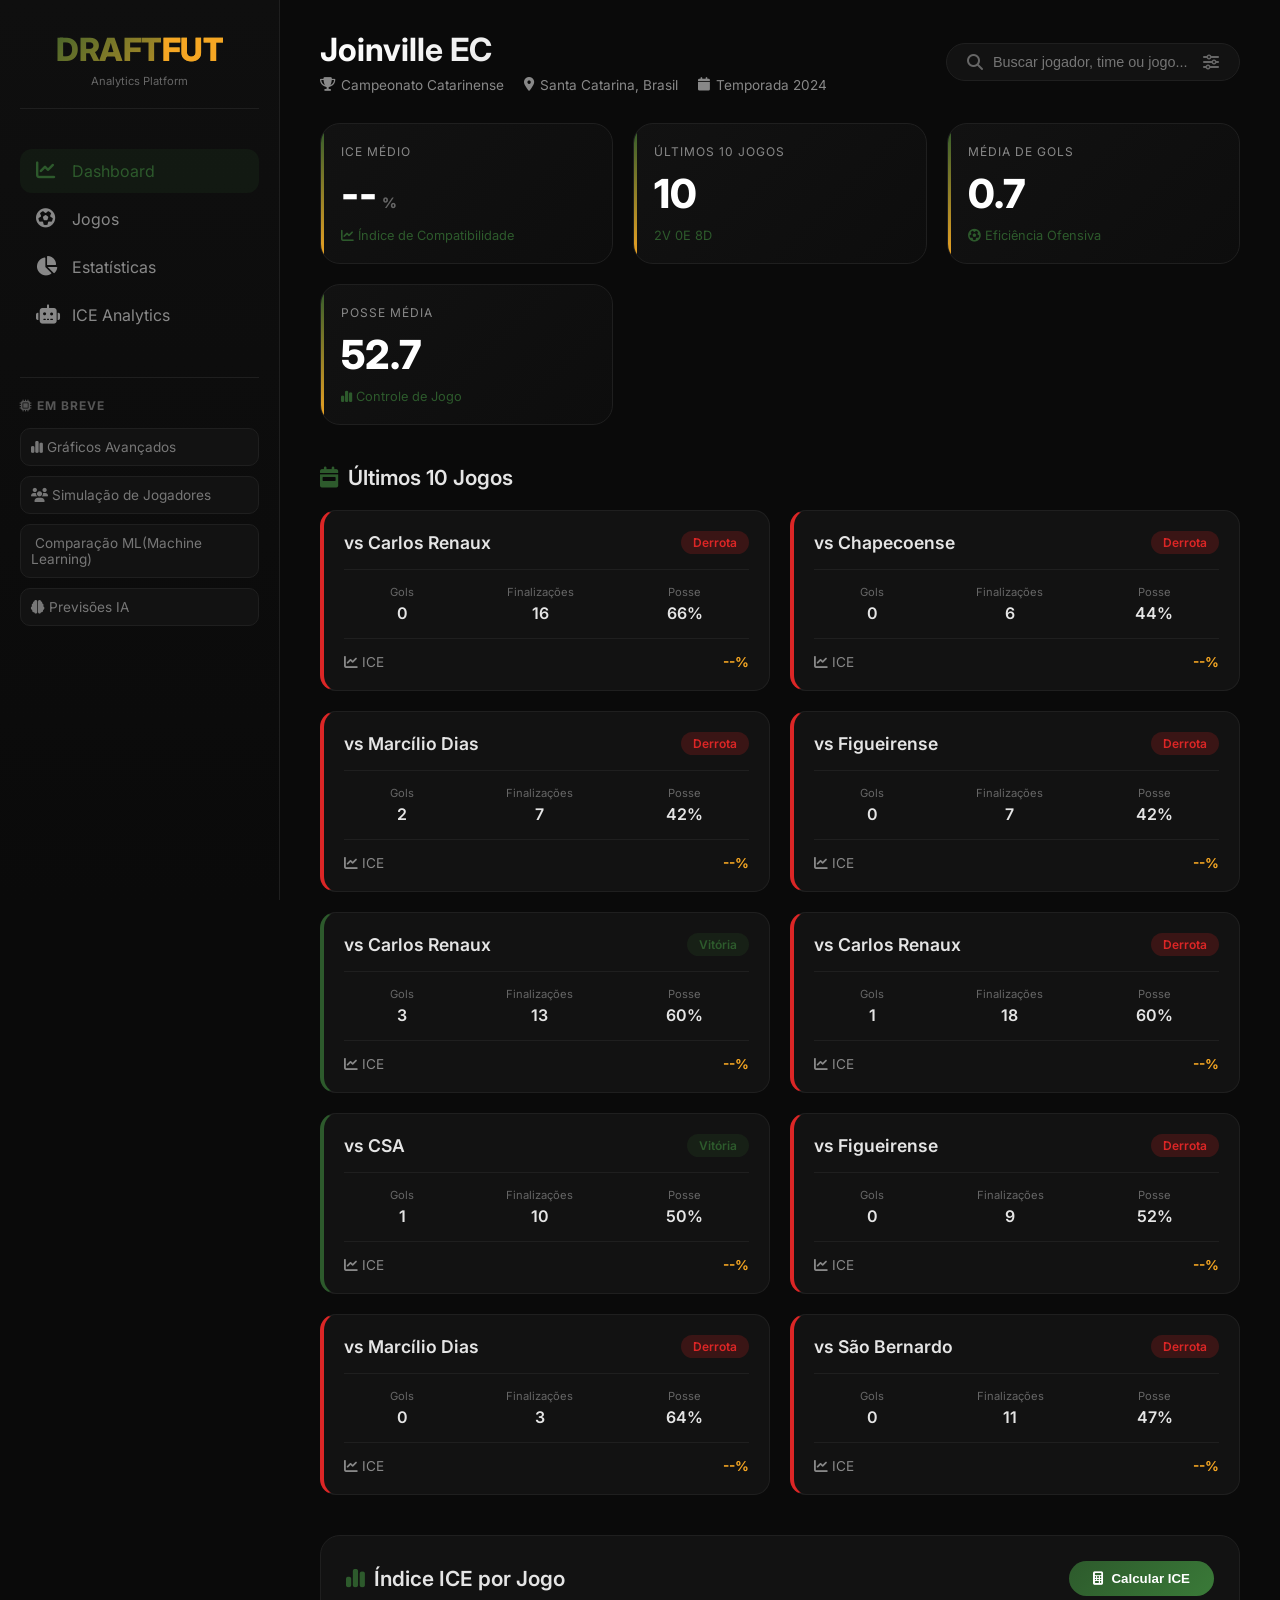
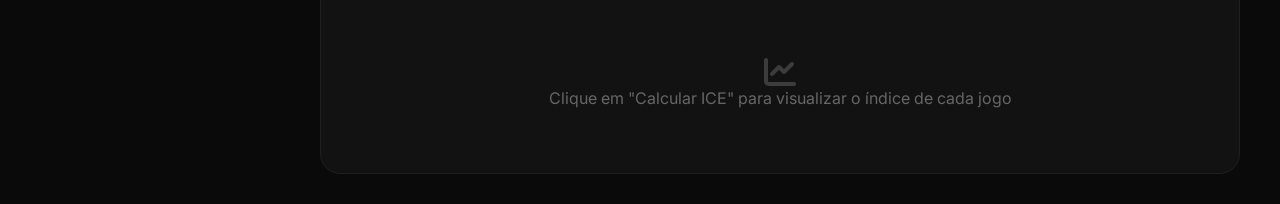
==== commit e3a8e604: "Organizado versão 1.0 do dashboard" ====
--- a/index.html
+++ b/index.html
@@ -6,681 +6,7 @@
     <title>DraftFut - Dashboard de Análise Esportiva</title>
     <link href="https://fonts.googleapis.com/css2?family=Inter:opsz,wght@14..32,300;14..32,400;14..32,500;14..32,600;14..32,700;14..32,800&display=swap" rel="stylesheet">
     <link rel="stylesheet" href="https://cdnjs.cloudflare.com/ajax/libs/font-awesome/6.4.0/css/all.min.css">
-    <style>
-        * {
-            margin: 0;
-            padding: 0;
-            box-sizing: border-box;
-        }
-
-        body {
-            font-family: 'Inter', sans-serif;
-            background: #0a0a0a;
-            color: #e5e5e5;
-            overflow-x: hidden;
-        }
-
-        /* ================================
-           SCROLLBAR PERSONALIZADA
-        ================================ */
-        ::-webkit-scrollbar {
-            width: 8px;
-            height: 8px;
-        }
-
-        ::-webkit-scrollbar-track {
-            background: #1a1a1a;
-        }
-
-        ::-webkit-scrollbar-thumb {
-            background: #2d5a2c;
-            border-radius: 4px;
-        }
-
-        ::-webkit-scrollbar-thumb:hover {
-            background: #3a7a38;
-        }
-
-        /* ================================
-           CONTAINER PRINCIPAL
-        ================================ */
-        .app-container {
-            display: flex;
-            min-height: 100vh;
-        }
-
-        /* ================================
-           SIDEBAR (ESPAÇO FUTURO PARA GRÁFICOS)
-        ================================ */
-        .sidebar {
-            width: 280px;
-            background: linear-gradient(180deg, #0f0f0f 0%, #0a0a0a 100%);
-            border-right: 1px solid #1f1f1f;
-            padding: 30px 20px;
-            position: fixed;
-            height: 100vh;
-            overflow-y: auto;
-        }
-
-        .logo-area {
-            text-align: center;
-            margin-bottom: 40px;
-            padding-bottom: 20px;
-            border-bottom: 1px solid #1f1f1f;
-        }
-
-        .logo {
-            font-size: 2rem;
-            font-weight: 800;
-            background: linear-gradient(135deg, #2d5a2c 0%, #f5a623 100%);
-            -webkit-background-clip: text;
-            background-clip: text;
-            color: transparent;
-            letter-spacing: -0.5px;
-        }
-
-        .logo-sub {
-            font-size: 0.7rem;
-            color: #666;
-            margin-top: 5px;
-        }
-
-        .sidebar-nav {
-            margin-top: 30px;
-        }
-
-        .nav-item {
-            padding: 12px 16px;
-            margin: 4px 0;
-            border-radius: 12px;
-            cursor: pointer;
-            transition: all 0.3s;
-            color: #888;
-            display: flex;
-            align-items: center;
-            gap: 12px;
-        }
-
-        .nav-item:hover, .nav-item.active {
-            background: rgba(45, 90, 44, 0.15);
-            color: #2d5a2c;
-        }
-
-        .nav-item i {
-            width: 24px;
-            font-size: 1.2rem;
-        }
-
-        .future-section {
-            margin-top: 40px;
-            padding-top: 20px;
-            border-top: 1px solid #1f1f1f;
-        }
-
-        .future-section h4 {
-            font-size: 0.75rem;
-            text-transform: uppercase;
-            color: #555;
-            margin-bottom: 15px;
-            letter-spacing: 1px;
-        }
-
-        .future-item {
-            padding: 10px;
-            background: #121212;
-            border-radius: 10px;
-            margin-bottom: 10px;
-            font-size: 0.85rem;
-            color: #777;
-            border: 1px solid #1f1f1f;
-            transition: all 0.3s;
-        }
-
-        .future-item:hover {
-            border-color: #2d5a2c;
-            color: #2d5a2c;
-        }
-
-        /* ================================
-           CONTEÚDO PRINCIPAL
-        ================================ */
-        .main-content {
-            flex: 1;
-            margin-left: 280px;
-            padding: 30px 40px;
-        }
-
-        /* ================================
-           HEADER
-        ================================ */
-        .header {
-            display: flex;
-            justify-content: space-between;
-            align-items: center;
-            margin-bottom: 30px;
-            flex-wrap: wrap;
-            gap: 20px;
-        }
-
-        .team-info h1 {
-            font-size: 2rem;
-            font-weight: 700;
-            background: linear-gradient(135deg, #fff 0%, #ccc 100%);
-            -webkit-background-clip: text;
-            background-clip: text;
-            color: transparent;
-        }
-
-        .team-meta {
-            display: flex;
-            gap: 20px;
-            margin-top: 8px;
-            color: #888;
-            font-size: 0.85rem;
-        }
-
-        .team-meta span {
-            display: flex;
-            align-items: center;
-            gap: 6px;
-        }
-
-        .search-bar {
-            background: #121212;
-            border: 1px solid #1f1f1f;
-            border-radius: 50px;
-            padding: 10px 20px;
-            display: flex;
-            align-items: center;
-            gap: 10px;
-            transition: all 0.3s;
-        }
-
-        .search-bar:hover, .search-bar:focus-within {
-            border-color: #2d5a2c;
-            background: #161616;
-        }
-
-        .search-bar input {
-            background: none;
-            border: none;
-            color: #e5e5e5;
-            outline: none;
-            font-size: 0.9rem;
-            width: 200px;
-        }
-
-        .search-bar i {
-            color: #666;
-        }
-
-        /* ================================
-           CARDS DE INDICADORES
-        ================================ */
-        .indicators-grid {
-            display: grid;
-            grid-template-columns: repeat(auto-fit, minmax(240px, 1fr));
-            gap: 20px;
-            margin-bottom: 40px;
-        }
-
-        .indicator-card {
-            background: linear-gradient(135deg, #121212 0%, #0d0d0d 100%);
-            border: 1px solid #1f1f1f;
-            border-radius: 20px;
-            padding: 20px;
-            transition: all 0.3s;
-            position: relative;
-            overflow: hidden;
-        }
-
-        .indicator-card:hover {
-            transform: translateY(-3px);
-            border-color: #2d5a2c;
-            box-shadow: 0 10px 30px rgba(45, 90, 44, 0.1);
-        }
-
-        .indicator-card::before {
-            content: '';
-            position: absolute;
-            top: 0;
-            left: 0;
-            width: 3px;
-            height: 100%;
-            background: linear-gradient(180deg, #2d5a2c 0%, #f5a623 100%);
-        }
-
-        .indicator-title {
-            font-size: 0.75rem;
-            text-transform: uppercase;
-            color: #888;
-            letter-spacing: 1px;
-            margin-bottom: 10px;
-        }
-
-        .indicator-value {
-            font-size: 2.5rem;
-            font-weight: 800;
-            color: #fff;
-        }
-
-        .indicator-unit {
-            font-size: 0.9rem;
-            color: #666;
-            margin-left: 5px;
-        }
-
-        .indicator-trend {
-            margin-top: 10px;
-            font-size: 0.8rem;
-            color: #2d5a2c;
-        }
-
-        /* ================================
-           SEÇÃO DE JOGOS
-        ================================ */
-        .section-title {
-            font-size: 1.3rem;
-            font-weight: 600;
-            margin-bottom: 20px;
-            display: flex;
-            align-items: center;
-            gap: 10px;
-        }
-
-        .section-title i {
-            color: #2d5a2c;
-        }
-
-        .games-grid {
-            display: grid;
-            grid-template-columns: repeat(auto-fill, minmax(320px, 1fr));
-            gap: 20px;
-            margin-bottom: 40px;
-        }
-
-        .game-card {
-            background: #121212;
-            border: 1px solid #1f1f1f;
-            border-radius: 16px;
-            padding: 20px;
-            cursor: pointer;
-            transition: all 0.3s;
-            position: relative;
-            overflow: hidden;
-        }
-
-        .game-card:hover {
-            transform: translateY(-5px);
-            border-color: #2d5a2c;
-            box-shadow: 0 8px 25px rgba(0,0,0,0.5);
-        }
-
-        /* Bordas coloridas por resultado */
-        .game-card.vitoria {
-            border-left: 4px solid #2d5a2c;
-        }
-
-        .game-card.empate {
-            border-left: 4px solid #f5a623;
-        }
-
-        .game-card.derrota {
-            border-left: 4px solid #dc2626;
-        }
-
-        .game-header {
-            display: flex;
-            justify-content: space-between;
-            align-items: center;
-            margin-bottom: 15px;
-        }
-
-        .adversario {
-            font-size: 1.1rem;
-            font-weight: 600;
-        }
-
-        .resultado-badge {
-            padding: 4px 12px;
-            border-radius: 20px;
-            font-size: 0.75rem;
-            font-weight: 600;
-        }
-
-        .resultado-badge.V {
-            background: rgba(45, 90, 44, 0.2);
-            color: #2d5a2c;
-        }
-
-        .resultado-badge.E {
-            background: rgba(245, 166, 35, 0.2);
-            color: #f5a623;
-        }
-
-        .resultado-badge.D {
-            background: rgba(220, 38, 38, 0.2);
-            color: #dc2626;
-        }
-
-        .game-stats-preview {
-            display: flex;
-            justify-content: space-around;
-            padding: 15px 0;
-            border-top: 1px solid #1f1f1f;
-            border-bottom: 1px solid #1f1f1f;
-            margin-bottom: 15px;
-        }
-
-        .preview-stat {
-            text-align: center;
-        }
-
-        .preview-stat .label {
-            font-size: 0.7rem;
-            color: #666;
-        }
-
-        .preview-stat .value {
-            font-size: 1rem;
-            font-weight: 600;
-            margin-top: 4px;
-        }
-
-        .ice-preview {
-            display: flex;
-            justify-content: space-between;
-            align-items: center;
-            font-size: 0.85rem;
-        }
-
-        .ice-label {
-            color: #888;
-        }
-
-        .ice-value {
-            font-weight: 700;
-            color: #f5a623;
-        }
-
-        /* ================================
-           ÁREA DE RESULTADOS ICE
-        ================================ */
-        .ice-results {
-            background: #121212;
-            border: 1px solid #1f1f1f;
-            border-radius: 20px;
-            padding: 25px;
-            margin-top: 20px;
-        }
-
-        .ice-header {
-            display: flex;
-            justify-content: space-between;
-            align-items: center;
-            margin-bottom: 20px;
-            flex-wrap: wrap;
-            gap: 15px;
-        }
-
-        .btn-calculate {
-            background: linear-gradient(135deg, #2d5a2c 0%, #3a7a38 100%);
-            border: none;
-            padding: 10px 24px;
-            border-radius: 50px;
-            color: white;
-            font-weight: 600;
-            cursor: pointer;
-            transition: all 0.3s;
-            display: flex;
-            align-items: center;
-            gap: 8px;
-        }
-
-        .btn-calculate:hover {
-            transform: scale(1.02);
-            box-shadow: 0 4px 15px rgba(45, 90, 44, 0.3);
-        }
-
-        .ice-list {
-            display: flex;
-            flex-direction: column;
-            gap: 10px;
-        }
-
-        .ice-item {
-            display: flex;
-            justify-content: space-between;
-            align-items: center;
-            padding: 12px 16px;
-            background: #0d0d0d;
-            border-radius: 12px;
-            transition: all 0.3s;
-            cursor: pointer;
-        }
-
-        .ice-item:hover {
-            background: #161616;
-            transform: translateX(5px);
-        }
-
-        .ice-game-info {
-            display: flex;
-            align-items: center;
-            gap: 15px;
-        }
-
-        .ice-index {
-            font-size: 0.7rem;
-            color: #666;
-            font-weight: 600;
-        }
-
-        .ice-adversario {
-            font-weight: 500;
-        }
-
-        .ice-bar-container {
-            flex: 1;
-            max-width: 300px;
-            margin-left: 20px;
-        }
-
-        .ice-bar {
-            height: 6px;
-            background: #1f1f1f;
-            border-radius: 3px;
-            overflow: hidden;
-        }
-
-        .ice-bar-fill {
-            height: 100%;
-            background: linear-gradient(90deg, #2d5a2c 0%, #f5a623 100%);
-            border-radius: 3px;
-            transition: width 0.5s ease;
-        }
-
-        .ice-percent {
-            font-weight: 700;
-            color: #f5a623;
-            min-width: 45px;
-            text-align: right;
-        }
-
-        /* ================================
-           MODAL (DETALHES DO JOGO)
-        ================================ */
-        .modal {
-            display: none;
-            position: fixed;
-            z-index: 1000;
-            left: 0;
-            top: 0;
-            width: 100%;
-            height: 100%;
-            background-color: rgba(0,0,0,0.8);
-            backdrop-filter: blur(8px);
-        }
-
-        .modal-content {
-            background: #121212;
-            margin: 3% auto;
-            width: 90%;
-            max-width: 900px;
-            border-radius: 24px;
-            border: 1px solid #2d5a2c;
-            animation: modalSlideIn 0.3s;
-            max-height: 85vh;
-            overflow-y: auto;
-        }
-
-        @keyframes modalSlideIn {
-            from {
-                transform: translateY(-50px);
-                opacity: 0;
-            }
-            to {
-                transform: translateY(0);
-                opacity: 1;
-            }
-        }
-
-        .modal-header {
-            padding: 25px 30px;
-            background: linear-gradient(135deg, #1a1a1a 0%, #0f0f0f 100%);
-            border-bottom: 1px solid #1f1f1f;
-            display: flex;
-            justify-content: space-between;
-            align-items: center;
-            border-radius: 24px 24px 0 0;
-        }
-
-        .modal-header h2 {
-            font-size: 1.5rem;
-        }
-
-        .close-modal {
-            font-size: 2rem;
-            cursor: pointer;
-            transition: all 0.2s;
-            color: #888;
-        }
-
-        .close-modal:hover {
-            color: #dc2626;
-        }
-
-        .modal-body {
-            padding: 30px;
-        }
-
-        .stats-categories {
-            display: grid;
-            grid-template-columns: repeat(auto-fit, minmax(200px, 1fr));
-            gap: 20px;
-            margin-bottom: 30px;
-        }
-
-        .category-card {
-            background: #0d0d0d;
-            border-radius: 16px;
-            padding: 20px;
-            text-align: center;
-            border: 1px solid #1f1f1f;
-        }
-
-        .category-card h4 {
-            color: #2d5a2c;
-            margin-bottom: 15px;
-            font-size: 1rem;
-        }
-
-        .category-value {
-            font-size: 2rem;
-            font-weight: 800;
-            color: #f5a623;
-        }
-
-        .stats-detail-grid {
-            display: grid;
-            grid-template-columns: repeat(auto-fit, minmax(150px, 1fr));
-            gap: 15px;
-            margin-top: 20px;
-        }
-
-        .detail-stat {
-            background: #0d0d0d;
-            padding: 12px;
-            border-radius: 12px;
-            text-align: center;
-        }
-
-        .detail-stat .label {
-            font-size: 0.7rem;
-            color: #888;
-            margin-bottom: 5px;
-        }
-
-        .detail-stat .value {
-            font-size: 1.2rem;
-            font-weight: 700;
-        }
-
-        /* ================================
-           RESPONSIVIDADE
-        ================================ */
-        @media (max-width: 1024px) {
-            .sidebar {
-                width: 80px;
-                padding: 20px 10px;
-            }
-            
-            .sidebar .logo-sub, .sidebar .nav-item span, .future-section {
-                display: none;
-            }
-            
-            .main-content {
-                margin-left: 80px;
-            }
-            
-            .logo {
-                font-size: 1.5rem;
-            }
-        }
-
-        @media (max-width: 768px) {
-            .main-content {
-                padding: 20px;
-            }
-            
-            .header {
-                flex-direction: column;
-                align-items: flex-start;
-            }
-            
-            .games-grid {
-                grid-template-columns: 1fr;
-            }
-            
-            .indicators-grid {
-                grid-template-columns: 1fr;
-            }
-        }
-
-        /* Loading */
-        .loading {
-            text-align: center;
-            padding: 50px;
-            color: #888;
-        }
-
-        /* Empty state */
-        .empty-state {
-            text-align: center;
-            padding: 40px;
-            color: #666;
-        }
-    </style>
+    <link rel="stylesheet" href="assets/css/style.css">
 </head>
 <body>
     <div class="app-container">
@@ -720,7 +46,7 @@
                     <i class="fas fa-users"></i> Simulação de Jogadores
                 </div>
                 <div class="future-item">
-                    <i class="fas fa-chart-scatter"></i> Comparação ML
+                    <i class="fas fa-chart-scatter"></i> Comparação ML(Machine Learning)
                 </div>
                 <div class="future-item">
                     <i class="fas fa-brain"></i> Previsões IA
@@ -814,217 +140,6 @@
         </div>
     </div>
 
-    <script>
-        // ================================
-        // LIMITES PARA CÁLCULO DO ICE
-        // ================================
-        const LIMITES = {
-            finalizacoes: [5, 20],
-            finalizacoes_no_alvo: [1, 10],
-            xg: [0.2, 2.5],
-            gols_marcados: [0, 5],
-            desarmes: [5, 25],
-            interceptacoes: [5, 20],
-            gols_sofridos: [0, 4],
-            chances_criadas: [0, 6],
-            assistencias: [0, 3]
-        };
-
-        function clamp(v) { return Math.max(0, Math.min(100, v)); }
-        function normalizar(v, min, max) { return max === min ? 0 : clamp(((v - min) / (max - min)) * 100); }
-        function normalizarInv(v, min, max) { return clamp(100 - normalizar(v, min, max)); }
-        function media(arr) { return arr.reduce((a,b)=>a+b,0)/arr.length; }
-        function passesPct(certos, total) { return total ? clamp((certos/total)*100) : 0; }
-
-        function calcularICEUnico(j) {
-            const pct = passesPct(j.passes_certos, j.total_passes);
-            const eficiencia = media([
-                normalizar(j.finalizacoes, ...LIMITES.finalizacoes),
-                normalizar(j.finalizacoes_no_alvo, ...LIMITES.finalizacoes_no_alvo),
-                normalizar(j.xg, ...LIMITES.xg),
-                normalizar(j.gols_marcados, ...LIMITES.gols_marcados)
-            ]);
-            const defesa = media([
-                normalizar(j.desarmes, ...LIMITES.desarmes),
-                normalizar(j.interceptacoes, ...LIMITES.interceptacoes),
-                normalizarInv(j.gols_sofridos, ...LIMITES.gols_sofridos)
-            ]);
-            const controle = media([clamp(j.posse_bola), pct]);
-            const conexao = media([
-                normalizar(j.chances_criadas, ...LIMITES.chances_criadas),
-                normalizar(j.assistencias, ...LIMITES.assistencias),
-                pct
-            ]);
-            const ice = clamp((0.35 * conexao) + (0.25 * eficiencia) + (0.20 * defesa) + (0.20 * controle));
-            return { ice, conexao, eficiencia, defesa, controle };
-        }
-
-        // Dados estáticos dos jogos (baseado no arquivo dados.py)
-        const jogosData = [
-            {"adversario": "Carlos Renaux", "resultado": "D", "finalizacoes": 16, "finalizacoes_no_alvo": 8, "xg": 0.64, "gols_marcados": 0, "desarmes": 4, "interceptacoes": 13, "gols_sofridos": 1, "passes_certos": 341, "total_passes": 417, "posse_bola": 66.0, "chances_criadas": 15, "assistencias": 0},
-            {"adversario": "Chapecoense", "resultado": "D", "finalizacoes": 6, "finalizacoes_no_alvo": 3, "xg": 0.19, "gols_marcados": 0, "desarmes": 5, "interceptacoes": 12, "gols_sofridos": 6, "passes_certos": 306, "total_passes": 352, "posse_bola": 44.0, "chances_criadas": 4, "assistencias": 0},
-            {"adversario": "Marcílio Dias", "resultado": "D", "finalizacoes": 7, "finalizacoes_no_alvo": 3, "xg": 0.48, "gols_marcados": 2, "desarmes": 4, "interceptacoes": 5, "gols_sofridos": 4, "passes_certos": 132, "total_passes": 180, "posse_bola": 42.0, "chances_criadas": 5, "assistencias": 0},
-            {"adversario": "Figueirense", "resultado": "D", "finalizacoes": 7, "finalizacoes_no_alvo": 2, "xg": 0.40, "gols_marcados": 0, "desarmes": 1, "interceptacoes": 11, "gols_sofridos": 1, "passes_certos": 302, "total_passes": 347, "posse_bola": 42.0, "chances_criadas": 6, "assistencias": 0},
-            {"adversario": "Carlos Renaux", "resultado": "V", "finalizacoes": 13, "finalizacoes_no_alvo": 5, "xg": 1.19, "gols_marcados": 3, "desarmes": 3, "interceptacoes": 14, "gols_sofridos": 0, "passes_certos": 344, "total_passes": 406, "posse_bola": 60.0, "chances_criadas": 5, "assistencias": 0},
-            {"adversario": "Carlos Renaux", "resultado": "D", "finalizacoes": 18, "finalizacoes_no_alvo": 4, "xg": 1.53, "gols_marcados": 1, "desarmes": 2, "interceptacoes": 23, "gols_sofridos": 2, "passes_certos": 246, "total_passes": 314, "posse_bola": 60.0, "chances_criadas": 8, "assistencias": 1},
-            {"adversario": "CSA", "resultado": "V", "finalizacoes": 10, "finalizacoes_no_alvo": 3, "xg": 0.99, "gols_marcados": 1, "desarmes": 10, "interceptacoes": 8, "gols_sofridos": 0, "passes_certos": 321, "total_passes": 395, "posse_bola": 50.0, "chances_criadas": 3, "assistencias": 0},
-            {"adversario": "Figueirense", "resultado": "D", "finalizacoes": 9, "finalizacoes_no_alvo": 3, "xg": 0.43, "gols_marcados": 0, "desarmes": 3, "interceptacoes": 13, "gols_sofridos": 3, "passes_certos": 384, "total_passes": 446, "posse_bola": 52.0, "chances_criadas": 6, "assistencias": 0},
-            {"adversario": "Marcílio Dias", "resultado": "D", "finalizacoes": 3, "finalizacoes_no_alvo": 1, "xg": 0.03, "gols_marcados": 0, "desarmes": 2, "interceptacoes": 6, "gols_sofridos": 2, "passes_certos": 376, "total_passes": 442, "posse_bola": 64.0, "chances_criadas": 1, "assistencias": 0},
-            {"adversario": "São Bernardo", "resultado": "D", "finalizacoes": 11, "finalizacoes_no_alvo": 5, "xg": 0.89, "gols_marcados": 0, "desarmes": 8, "interceptacoes": 6, "gols_sofridos": 1, "passes_certos": 302, "total_passes": 386, "posse_bola": 47.0, "chances_criadas": 5, "assistencias": 0}
-        ];
-
-        let icePorJogo = [];
-
-        function renderizarDashboard() {
-            const container = document.getElementById('games-container');
-            
-            // Calcular indicadores
-            const totalGols = jogosData.reduce((sum, j) => sum + j.gols_marcados, 0);
-            const mediaGols = (totalGols / jogosData.length).toFixed(1);
-            const mediaPosse = (jogosData.reduce((sum, j) => sum + j.posse_bola, 0) / jogosData.length).toFixed(1);
-            const vitorias = jogosData.filter(j => j.resultado === 'V').length;
-            const empates = jogosData.filter(j => j.resultado === 'E').length;
-            const derrotas = jogosData.filter(j => j.resultado === 'D').length;
-            
-            document.getElementById('jogos-count').innerHTML = jogosData.length;
-            document.getElementById('record-stats').innerHTML = `${vitorias}V ${empates}E ${derrotas}D`;
-            document.getElementById('media-gols').innerHTML = mediaGols;
-            document.getElementById('media-posse').innerHTML = mediaPosse;
-            
-            // Renderizar cards
-            container.innerHTML = jogosData.map((jogo, index) => {
-                let classeResultado = '';
-                let textoResultado = '';
-                if (jogo.resultado === 'V') {
-                    classeResultado = 'vitoria';
-                    textoResultado = 'Vitória';
-                } else if (jogo.resultado === 'E') {
-                    classeResultado = 'empate';
-                    textoResultado = 'Empate';
-                } else {
-                    classeResultado = 'derrota';
-                    textoResultado = 'Derrota';
-                }
-                
-                const iceCalc = icePorJogo[index] ? Math.round(icePorJogo[index].ice) : '--';
-                
-                return `
-                    <div class="game-card ${classeResultado}" onclick="abrirModal(${index})">
-                        <div class="game-header">
-                            <span class="adversario">vs ${jogo.adversario}</span>
-                            <span class="resultado-badge ${jogo.resultado}">${textoResultado}</span>
-                        </div>
-                        <div class="game-stats-preview">
-                            <div class="preview-stat">
-                                <div class="label">Gols</div>
-                                <div class="value">${jogo.gols_marcados}</div>
-                            </div>
-                            <div class="preview-stat">
-                                <div class="label">Finalizações</div>
-                                <div class="value">${jogo.finalizacoes}</div>
-                            </div>
-                            <div class="preview-stat">
-                                <div class="label">Posse</div>
-                                <div class="value">${jogo.posse_bola}%</div>
-                            </div>
-                        </div>
-                        <div class="ice-preview">
-                            <span class="ice-label"><i class="fas fa-chart-line"></i> ICE</span>
-                            <span class="ice-value">${iceCalc}%</span>
-                        </div>
-                    </div>
-                `;
-            }).join('');
-        }
-
-        function calcularTodosICE() {
-            icePorJogo = jogosData.map(j => calcularICEUnico(j));
-            renderizarDashboard();
-            
-            const iceMedio = (icePorJogo.reduce((sum, i) => sum + i.ice, 0) / icePorJogo.length).toFixed(1);
-            document.getElementById('ice-medio').innerHTML = iceMedio;
-            
-            // Renderizar lista ICE
-            const container = document.getElementById('ice-list-container');
-            container.innerHTML = `
-                <div class="ice-list">
-                    ${icePorJogo.map((item, idx) => `
-                        <div class="ice-item" onclick="abrirModal(${idx})">
-                            <div class="ice-game-info">
-                                <span class="ice-index">#${idx + 1}</span>
-                                <span class="ice-adversario">vs ${jogosData[idx].adversario}</span>
-                            </div>
-                            <div class="ice-bar-container">
-                                <div class="ice-bar">
-                                    <div class="ice-bar-fill" style="width: ${item.ice}%"></div>
-                                </div>
-                            </div>
-                            <span class="ice-percent">${Math.round(item.ice)}%</span>
-                        </div>
-                    `).join('')}
-                </div>
-            `;
-        }
-
-        function abrirModal(index) {
-            const jogo = jogosData[index];
-            const ice = icePorJogo[index] || calcularICEUnico(jogo);
-            
-            document.getElementById('modal-title').innerHTML = `vs ${jogo.adversario} • ${jogo.resultado === 'V' ? 'Vitória' : jogo.resultado === 'E' ? 'Empate' : 'Derrota'}`;
-            
-            document.getElementById('modal-body').innerHTML = `
-                <div class="stats-categories">
-                    <div class="category-card">
-                        <h4>🔗 Conexão</h4>
-                        <div class="category-value">${Math.round(ice.conexao)}%</div>
-                    </div>
-                    <div class="category-card">
-                        <h4>⚡ Eficiência</h4>
-                        <div class="category-value">${Math.round(ice.eficiencia)}%</div>
-                    </div>
-                    <div class="category-card">
-                        <h4>🛡️ Defesa</h4>
-                        <div class="category-value">${Math.round(ice.defesa)}%</div>
-                    </div>
-                    <div class="category-card">
-                        <h4>🎮 Controle</h4>
-                        <div class="category-value">${Math.round(ice.controle)}%</div>
-                    </div>
-                </div>
-                
-                <div class="stats-detail-grid">
-                    <div class="detail-stat"><div class="label">⚽ Gols Marcados</div><div class="value">${jogo.gols_marcados}</div></div>
-                    <div class="detail-stat"><div class="label">🎯 Gols Sofridos</div><div class="value">${jogo.gols_sofridos}</div></div>
-                    <div class="detail-stat"><div class="label">📊 Finalizações</div><div class="value">${jogo.finalizacoes}</div></div>
-                    <div class="detail-stat"><div class="label">🎯 Finalizações no Alvo</div><div class="value">${jogo.finalizacoes_no_alvo}</div></div>
-                    <div class="detail-stat"><div class="label">📈 xG</div><div class="value">${jogo.xg}</div></div>
-                    <div class="detail-stat"><div class="label">🛡️ Desarmes</div><div class="value">${jogo.desarmes}</div></div>
-                    <div class="detail-stat"><div class="label">✋ Interceptações</div><div class="value">${jogo.interceptacoes}</div></div>
-                    <div class="detail-stat"><div class="label">💪 Posse de Bola</div><div class="value">${jogo.posse_bola}%</div></div>
-                    <div class="detail-stat"><div class="label">🎯 Precisão de Passes</div><div class="value">${((jogo.passes_certos / jogo.total_passes) * 100).toFixed(1)}%</div></div>
-                    <div class="detail-stat"><div class="label">🎨 Chances Criadas</div><div class="value">${jogo.chances_criadas}</div></div>
-                    <div class="detail-stat"><div class="label">🅰️ Assistências</div><div class="value">${jogo.assistencias}</div></div>
-                    <div class="detail-stat"><div class="label">📋 ICE Total</div><div class="value" style="color:#f5a623">${Math.round(ice.ice)}%</div></div>
-                </div>
-            `;
-            
-            document.getElementById('modal').style.display = 'block';
-        }
-
-        function fecharModal() {
-            document.getElementById('modal').style.display = 'none';
-        }
-
-        window.onclick = function(event) {
-            if (event.target === document.getElementById('modal')) {
-                fecharModal();
-            }
-        }
-
-        document.getElementById('calc-ice-btn').addEventListener('click', calcularTodosICE);
-        
-        // Inicialização
-        renderizarDashboard();
-    </script>
+    <script src="assets/js/script.js"></script>
 </body>
 </html>
--- a/assets/css/style.css
+++ b/assets/css/style.css
@@ -0,0 +1,673 @@
+* {
+            margin: 0;
+            padding: 0;
+            box-sizing: border-box;
+        }
+
+        body {
+            font-family: 'Inter', sans-serif;
+            background: #0a0a0a;
+            color: #e5e5e5;
+            overflow-x: hidden;
+        }
+
+        /* ================================
+           SCROLLBAR PERSONALIZADA
+        ================================ */
+        ::-webkit-scrollbar {
+            width: 8px;
+            height: 8px;
+        }
+
+        ::-webkit-scrollbar-track {
+            background: #1a1a1a;
+        }
+
+        ::-webkit-scrollbar-thumb {
+            background: #2d5a2c;
+            border-radius: 4px;
+        }
+
+        ::-webkit-scrollbar-thumb:hover {
+            background: #3a7a38;
+        }
+
+        /* ================================
+           CONTAINER PRINCIPAL
+        ================================ */
+        .app-container {
+            display: flex;
+            min-height: 100vh;
+        }
+
+        /* ================================
+           SIDEBAR (ESPAÇO FUTURO PARA GRÁFICOS)
+        ================================ */
+        .sidebar {
+            width: 280px;
+            background: linear-gradient(180deg, #0f0f0f 0%, #0a0a0a 100%);
+            border-right: 1px solid #1f1f1f;
+            padding: 30px 20px;
+            position: fixed;
+            height: 100vh;
+            overflow-y: auto;
+        }
+
+        .logo-area {
+            text-align: center;
+            margin-bottom: 40px;
+            padding-bottom: 20px;
+            border-bottom: 1px solid #1f1f1f;
+        }
+
+        .logo {
+            font-size: 2rem;
+            font-weight: 800;
+            background: linear-gradient(135deg, #2d5a2c 0%, #f5a623 100%);
+            -webkit-background-clip: text;
+            background-clip: text;
+            color: transparent;
+            letter-spacing: -0.5px;
+        }
+
+        .logo-sub {
+            font-size: 0.7rem;
+            color: #666;
+            margin-top: 5px;
+        }
+
+        .sidebar-nav {
+            margin-top: 30px;
+        }
+
+        .nav-item {
+            padding: 12px 16px;
+            margin: 4px 0;
+            border-radius: 12px;
+            cursor: pointer;
+            transition: all 0.3s;
+            color: #888;
+            display: flex;
+            align-items: center;
+            gap: 12px;
+        }
+
+        .nav-item:hover, .nav-item.active {
+            background: rgba(45, 90, 44, 0.15);
+            color: #2d5a2c;
+        }
+
+        .nav-item i {
+            width: 24px;
+            font-size: 1.2rem;
+        }
+
+        .future-section {
+            margin-top: 40px;
+            padding-top: 20px;
+            border-top: 1px solid #1f1f1f;
+        }
+
+        .future-section h4 {
+            font-size: 0.75rem;
+            text-transform: uppercase;
+            color: #555;
+            margin-bottom: 15px;
+            letter-spacing: 1px;
+        }
+
+        .future-item {
+            padding: 10px;
+            background: #121212;
+            border-radius: 10px;
+            margin-bottom: 10px;
+            font-size: 0.85rem;
+            color: #777;
+            border: 1px solid #1f1f1f;
+            transition: all 0.3s;
+        }
+
+        .future-item:hover {
+            border-color: #2d5a2c;
+            color: #2d5a2c;
+        }
+
+        /* ================================
+           CONTEÚDO PRINCIPAL
+        ================================ */
+        .main-content {
+            flex: 1;
+            margin-left: 280px;
+            padding: 30px 40px;
+        }
+
+        /* ================================
+           HEADER
+        ================================ */
+        .header {
+            display: flex;
+            justify-content: space-between;
+            align-items: center;
+            margin-bottom: 30px;
+            flex-wrap: wrap;
+            gap: 20px;
+        }
+
+        .team-info h1 {
+            font-size: 2rem;
+            font-weight: 700;
+            background: linear-gradient(135deg, #fff 0%, #ccc 100%);
+            -webkit-background-clip: text;
+            background-clip: text;
+            color: transparent;
+        }
+
+        .team-meta {
+            display: flex;
+            gap: 20px;
+            margin-top: 8px;
+            color: #888;
+            font-size: 0.85rem;
+        }
+
+        .team-meta span {
+            display: flex;
+            align-items: center;
+            gap: 6px;
+        }
+
+        .search-bar {
+            background: #121212;
+            border: 1px solid #1f1f1f;
+            border-radius: 50px;
+            padding: 10px 20px;
+            display: flex;
+            align-items: center;
+            gap: 10px;
+            transition: all 0.3s;
+        }
+
+        .search-bar:hover, .search-bar:focus-within {
+            border-color: #2d5a2c;
+            background: #161616;
+        }
+
+        .search-bar input {
+            background: none;
+            border: none;
+            color: #e5e5e5;
+            outline: none;
+            font-size: 0.9rem;
+            width: 200px;
+        }
+
+        .search-bar i {
+            color: #666;
+        }
+
+        /* ================================
+           CARDS DE INDICADORES
+        ================================ */
+        .indicators-grid {
+            display: grid;
+            grid-template-columns: repeat(auto-fit, minmax(240px, 1fr));
+            gap: 20px;
+            margin-bottom: 40px;
+        }
+
+        .indicator-card {
+            background: linear-gradient(135deg, #121212 0%, #0d0d0d 100%);
+            border: 1px solid #1f1f1f;
+            border-radius: 20px;
+            padding: 20px;
+            transition: all 0.3s;
+            position: relative;
+            overflow: hidden;
+        }
+
+        .indicator-card:hover {
+            transform: translateY(-3px);
+            border-color: #2d5a2c;
+            box-shadow: 0 10px 30px rgba(45, 90, 44, 0.1);
+        }
+
+        .indicator-card::before {
+            content: '';
+            position: absolute;
+            top: 0;
+            left: 0;
+            width: 3px;
+            height: 100%;
+            background: linear-gradient(180deg, #2d5a2c 0%, #f5a623 100%);
+        }
+
+        .indicator-title {
+            font-size: 0.75rem;
+            text-transform: uppercase;
+            color: #888;
+            letter-spacing: 1px;
+            margin-bottom: 10px;
+        }
+
+        .indicator-value {
+            font-size: 2.5rem;
+            font-weight: 800;
+            color: #fff;
+        }
+
+        .indicator-unit {
+            font-size: 0.9rem;
+            color: #666;
+            margin-left: 5px;
+        }
+
+        .indicator-trend {
+            margin-top: 10px;
+            font-size: 0.8rem;
+            color: #2d5a2c;
+        }
+
+        /* ================================
+           SEÇÃO DE JOGOS
+        ================================ */
+        .section-title {
+            font-size: 1.3rem;
+            font-weight: 600;
+            margin-bottom: 20px;
+            display: flex;
+            align-items: center;
+            gap: 10px;
+        }
+
+        .section-title i {
+            color: #2d5a2c;
+        }
+
+        .games-grid {
+            display: grid;
+            grid-template-columns: repeat(auto-fill, minmax(320px, 1fr));
+            gap: 20px;
+            margin-bottom: 40px;
+        }
+
+        .game-card {
+            background: #121212;
+            border: 1px solid #1f1f1f;
+            border-radius: 16px;
+            padding: 20px;
+            cursor: pointer;
+            transition: all 0.3s;
+            position: relative;
+            overflow: hidden;
+        }
+
+        .game-card:hover {
+            transform: translateY(-5px);
+            border-color: #2d5a2c;
+            box-shadow: 0 8px 25px rgba(0,0,0,0.5);
+        }
+
+        /* Bordas coloridas por resultado */
+        .game-card.vitoria {
+            border-left: 4px solid #2d5a2c;
+        }
+
+        .game-card.empate {
+            border-left: 4px solid #f5a623;
+        }
+
+        .game-card.derrota {
+            border-left: 4px solid #dc2626;
+        }
+
+        .game-header {
+            display: flex;
+            justify-content: space-between;
+            align-items: center;
+            margin-bottom: 15px;
+        }
+
+        .adversario {
+            font-size: 1.1rem;
+            font-weight: 600;
+        }
+
+        .resultado-badge {
+            padding: 4px 12px;
+            border-radius: 20px;
+            font-size: 0.75rem;
+            font-weight: 600;
+        }
+
+        .resultado-badge.V {
+            background: rgba(45, 90, 44, 0.2);
+            color: #2d5a2c;
+        }
+
+        .resultado-badge.E {
+            background: rgba(245, 166, 35, 0.2);
+            color: #f5a623;
+        }
+
+        .resultado-badge.D {
+            background: rgba(220, 38, 38, 0.2);
+            color: #dc2626;
+        }
+
+        .game-stats-preview {
+            display: flex;
+            justify-content: space-around;
+            padding: 15px 0;
+            border-top: 1px solid #1f1f1f;
+            border-bottom: 1px solid #1f1f1f;
+            margin-bottom: 15px;
+        }
+
+        .preview-stat {
+            text-align: center;
+        }
+
+        .preview-stat .label {
+            font-size: 0.7rem;
+            color: #666;
+        }
+
+        .preview-stat .value {
+            font-size: 1rem;
+            font-weight: 600;
+            margin-top: 4px;
+        }
+
+        .ice-preview {
+            display: flex;
+            justify-content: space-between;
+            align-items: center;
+            font-size: 0.85rem;
+        }
+
+        .ice-label {
+            color: #888;
+        }
+
+        .ice-value {
+            font-weight: 700;
+            color: #f5a623;
+        }
+
+        /* ================================
+           ÁREA DE RESULTADOS ICE
+        ================================ */
+        .ice-results {
+            background: #121212;
+            border: 1px solid #1f1f1f;
+            border-radius: 20px;
+            padding: 25px;
+            margin-top: 20px;
+        }
+
+        .ice-header {
+            display: flex;
+            justify-content: space-between;
+            align-items: center;
+            margin-bottom: 20px;
+            flex-wrap: wrap;
+            gap: 15px;
+        }
+
+        .btn-calculate {
+            background: linear-gradient(135deg, #2d5a2c 0%, #3a7a38 100%);
+            border: none;
+            padding: 10px 24px;
+            border-radius: 50px;
+            color: white;
+            font-weight: 600;
+            cursor: pointer;
+            transition: all 0.3s;
+            display: flex;
+            align-items: center;
+            gap: 8px;
+        }
+
+        .btn-calculate:hover {
+            transform: scale(1.02);
+            box-shadow: 0 4px 15px rgba(45, 90, 44, 0.3);
+        }
+
+        .ice-list {
+            display: flex;
+            flex-direction: column;
+            gap: 10px;
+        }
+
+        .ice-item {
+            display: flex;
+            justify-content: space-between;
+            align-items: center;
+            padding: 12px 16px;
+            background: #0d0d0d;
+            border-radius: 12px;
+            transition: all 0.3s;
+            cursor: pointer;
+        }
+
+        .ice-item:hover {
+            background: #161616;
+            transform: translateX(5px);
+        }
+
+        .ice-game-info {
+            display: flex;
+            align-items: center;
+            gap: 15px;
+        }
+
+        .ice-index {
+            font-size: 0.7rem;
+            color: #666;
+            font-weight: 600;
+        }
+
+        .ice-adversario {
+            font-weight: 500;
+        }
+
+        .ice-bar-container {
+            flex: 1;
+            max-width: 300px;
+            margin-left: 20px;
+        }
+
+        .ice-bar {
+            height: 6px;
+            background: #1f1f1f;
+            border-radius: 3px;
+            overflow: hidden;
+        }
+
+        .ice-bar-fill {
+            height: 100%;
+            background: linear-gradient(90deg, #2d5a2c 0%, #f5a623 100%);
+            border-radius: 3px;
+            transition: width 0.5s ease;
+        }
+
+        .ice-percent {
+            font-weight: 700;
+            color: #f5a623;
+            min-width: 45px;
+            text-align: right;
+        }
+
+        /* ================================
+           MODAL (DETALHES DO JOGO)
+        ================================ */
+        .modal {
+            display: none;
+            position: fixed;
+            z-index: 1000;
+            left: 0;
+            top: 0;
+            width: 100%;
+            height: 100%;
+            background-color: rgba(0,0,0,0.8);
+            backdrop-filter: blur(8px);
+        }
+
+        .modal-content {
+            background: #121212;
+            margin: 3% auto;
+            width: 90%;
+            max-width: 900px;
+            border-radius: 24px;
+            border: 1px solid #2d5a2c;
+            animation: modalSlideIn 0.3s;
+            max-height: 85vh;
+            overflow-y: auto;
+        }
+
+        @keyframes modalSlideIn {
+            from {
+                transform: translateY(-50px);
+                opacity: 0;
+            }
+            to {
+                transform: translateY(0);
+                opacity: 1;
+            }
+        }
+
+        .modal-header {
+            padding: 25px 30px;
+            background: linear-gradient(135deg, #1a1a1a 0%, #0f0f0f 100%);
+            border-bottom: 1px solid #1f1f1f;
+            display: flex;
+            justify-content: space-between;
+            align-items: center;
+            border-radius: 24px 24px 0 0;
+        }
+
+        .modal-header h2 {
+            font-size: 1.5rem;
+        }
+
+        .close-modal {
+            font-size: 2rem;
+            cursor: pointer;
+            transition: all 0.2s;
+            color: #888;
+        }
+
+        .close-modal:hover {
+            color: #dc2626;
+        }
+
+        .modal-body {
+            padding: 30px;
+        }
+
+        .stats-categories {
+            display: grid;
+            grid-template-columns: repeat(auto-fit, minmax(200px, 1fr));
+            gap: 20px;
+            margin-bottom: 30px;
+        }
+
+        .category-card {
+            background: #0d0d0d;
+            border-radius: 16px;
+            padding: 20px;
+            text-align: center;
+            border: 1px solid #1f1f1f;
+        }
+
+        .category-card h4 {
+            color: #2d5a2c;
+            margin-bottom: 15px;
+            font-size: 1rem;
+        }
+
+        .category-value {
+            font-size: 2rem;
+            font-weight: 800;
+            color: #f5a623;
+        }
+
+        .stats-detail-grid {
+            display: grid;
+            grid-template-columns: repeat(auto-fit, minmax(150px, 1fr));
+            gap: 15px;
+            margin-top: 20px;
+        }
+
+        .detail-stat {
+            background: #0d0d0d;
+            padding: 12px;
+            border-radius: 12px;
+            text-align: center;
+        }
+
+        .detail-stat .label {
+            font-size: 0.7rem;
+            color: #888;
+            margin-bottom: 5px;
+        }
+
+        .detail-stat .value {
+            font-size: 1.2rem;
+            font-weight: 700;
+        }
+
+        /* ================================
+           RESPONSIVIDADE
+        ================================ */
+        @media (max-width: 1024px) {
+            .sidebar {
+                width: 80px;
+                padding: 20px 10px;
+            }
+            
+            .sidebar .logo-sub, .sidebar .nav-item span, .future-section {
+                display: none;
+            }
+            
+            .main-content {
+                margin-left: 80px;
+            }
+            
+            .logo {
+                font-size: 1.5rem;
+            }
+        }
+
+        @media (max-width: 768px) {
+            .main-content {
+                padding: 20px;
+            }
+            
+            .header {
+                flex-direction: column;
+                align-items: flex-start;
+            }
+            
+            .games-grid {
+                grid-template-columns: 1fr;
+            }
+            
+            .indicators-grid {
+                grid-template-columns: 1fr;
+            }
+        }
+
+        /* Loading */
+        .loading {
+            text-align: center;
+            padding: 50px;
+            color: #888;
+        }
+
+        /* Empty state */
+        .empty-state {
+            text-align: center;
+            padding: 40px;
+            color: #666;
+        }
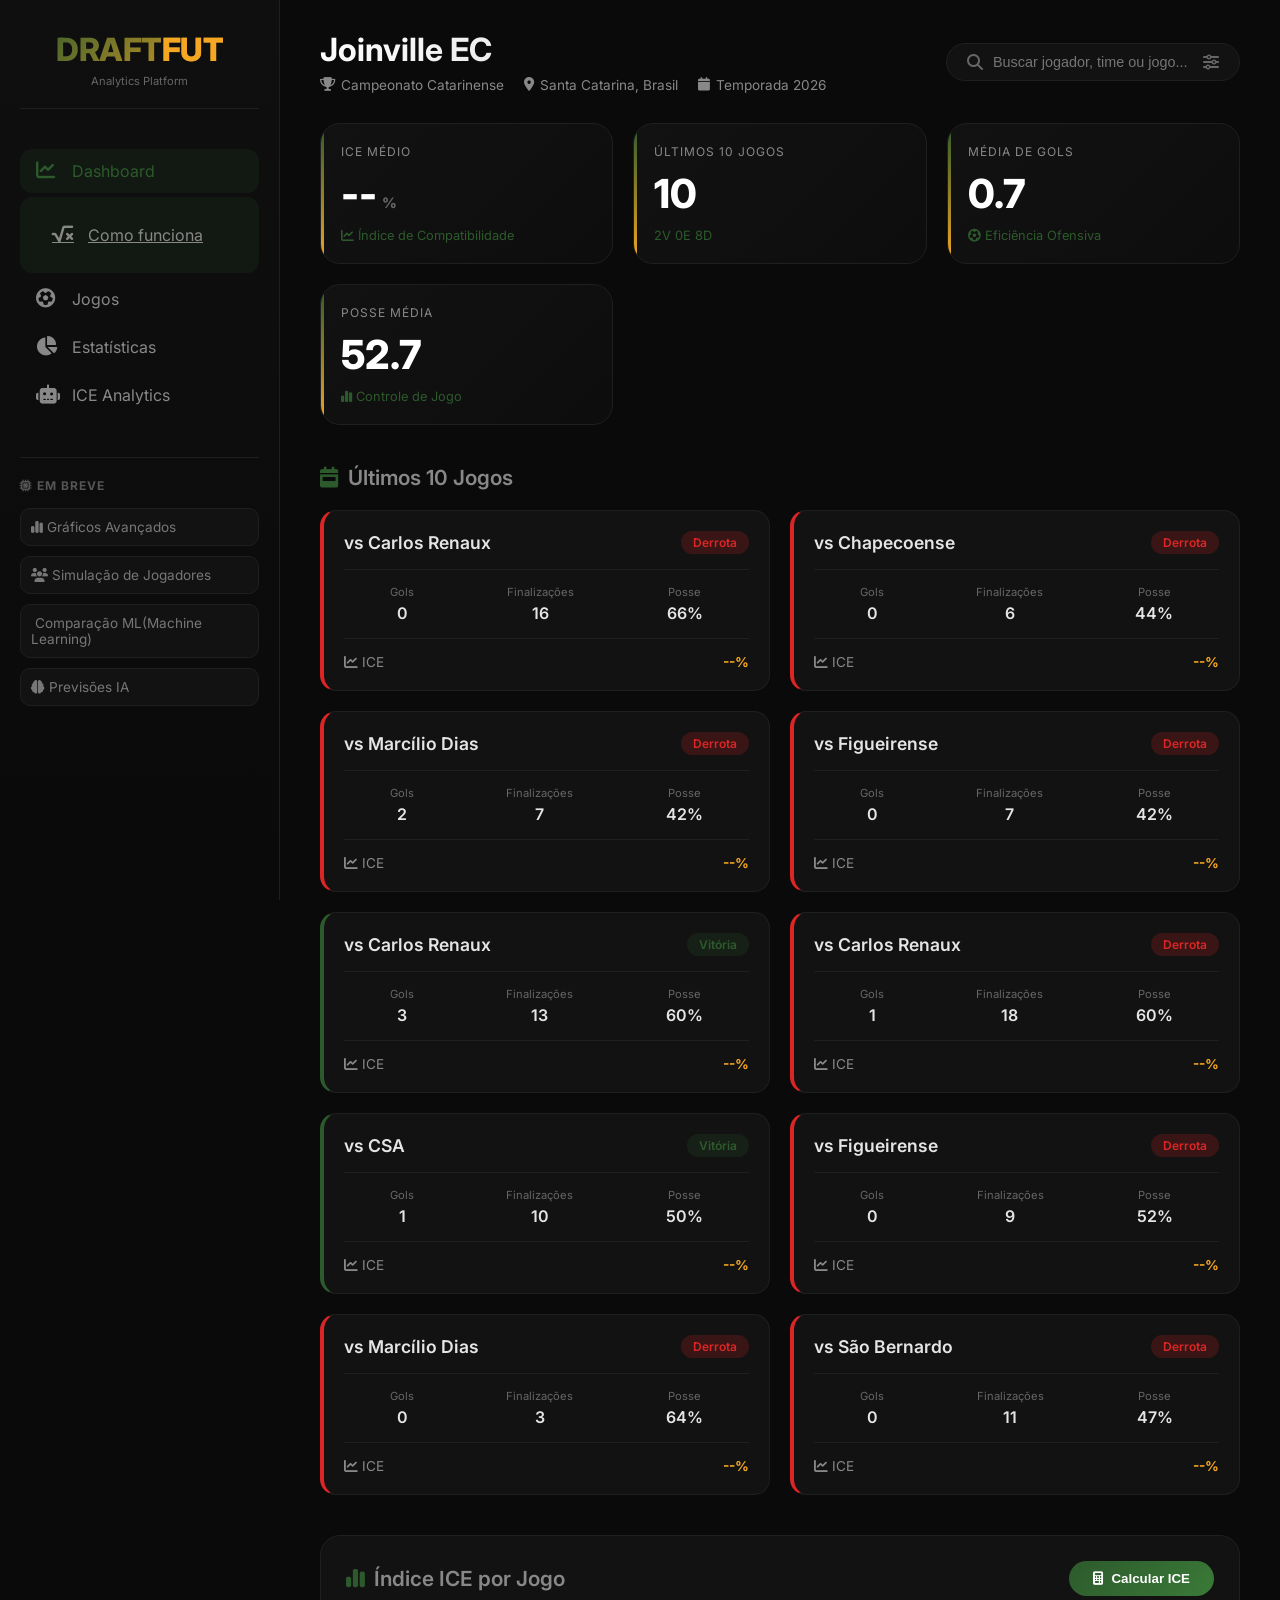
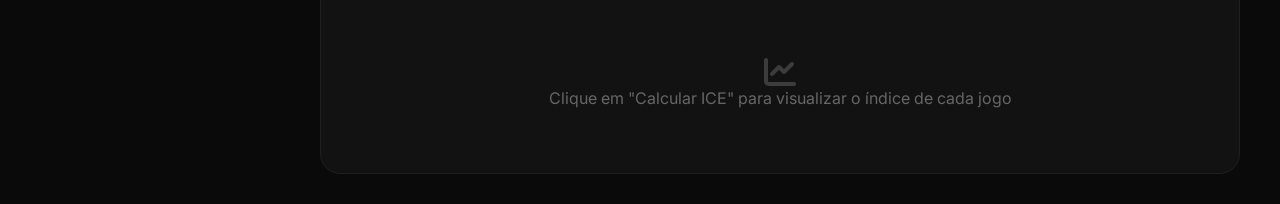
==== commit 4a9c785c: "Acrescentando a página como funciona do protótipo" ====
--- a/index.html
+++ b/index.html
@@ -21,6 +21,11 @@
                 <div class="nav-item active">
                     <i class="fas fa-chart-line"></i>
                     <span>Dashboard</span>
+                </div>
+                <div class="nav-item active">
+                <a href="modelo.html" class="nav-item">
+                    <i class="fas fa-square-root-variable"></i> <span>Como funciona</span>
+                </a>
                 </div>
                 <div class="nav-item">
                     <i class="fas fa-futbol"></i>
@@ -63,7 +68,7 @@
                     <div class="team-meta">
                         <span><i class="fas fa-trophy"></i> Campeonato Catarinense</span>
                         <span><i class="fas fa-map-marker-alt"></i> Santa Catarina, Brasil</span>
-                        <span><i class="fas fa-calendar"></i> Temporada 2024</span>
+                        <span><i class="fas fa-calendar"></i> Temporada 2026</span>
                     </div>
                 </div>
                 <div class="search-bar">
@@ -71,7 +76,7 @@
                     <input type="text" placeholder="Buscar jogador, time ou jogo...">
                     <i class="fas fa-sliders-h"></i>
                 </div>
-            </div>
+            </div> 
 
             <!-- INDICADORES -->
             <div class="indicators-grid">
@@ -139,7 +144,6 @@
             </div>
         </div>
     </div>
-
     <script src="assets/js/script.js"></script>
 </body>
 </html>
--- a/assets/css/style.css
+++ b/assets/css/style.css
@@ -10,6 +10,78 @@
             color: #e5e5e5;
             overflow-x: hidden;
         }
+
+    /* ================================
+    VARIÁVEIS DE TEMA (CLARO/ESCURO)
+    ================================ */
+:root {
+    /* Tema Escuro (padrão) */
+    --bg-primary: #0a0a0a;
+    --bg-secondary: #121212;
+    --bg-card: #121212;
+    --bg-hover: #161616;
+    --text-primary: #e5e5e5;
+    --text-secondary: #888;
+    --border-color: #1f1f1f;
+    --sidebar-bg: linear-gradient(180deg, #0f0f0f 0%, #0a0a0a 100%);
+    --indicator-bg: linear-gradient(135deg, #121212 0%, #0d0d0d 100%);
+    --modal-bg: #121212;
+}
+
+[data-theme="light"] {
+    /* Tema Claro */
+    --bg-primary: #f5f5f5;
+    --bg-secondary: #ffffff;
+    --bg-card: #ffffff;
+    --bg-hover: #f0f0f0;
+    --text-primary: #1a1a1a;
+    --text-secondary: #666;
+    --border-color: #e0e0e0;
+    --sidebar-bg: linear-gradient(180deg, #f8f8f8 0%, #f5f5f5 100%);
+    --indicator-bg: linear-gradient(135deg, #ffffff 0%, #f8f8f8 100%);
+    --modal-bg: #ffffff;
+}
+
+body {
+    background: var(--bg-primary);
+    color: var(--text-primary);
+    transition: background-color 0.3s ease, color 0.3s ease;
+}
+
+.sidebar {
+    background: var(--sidebar-bg);
+    border-right-color: var(--border-color);
+}
+
+.game-card, .indicator-card, .ice-results, .future-item {
+    background: var(--bg-card);
+    border-color: var(--border-color);
+}
+
+.game-card:hover {
+    background: var(--bg-hover);
+}
+
+.search-bar, .modal-content {
+    background: var(--bg-secondary);
+    border-color: var(--border-color);
+}
+
+.search-bar input {
+    color: var(--text-primary);
+}
+
+.indicator-title, .section-title, .ice-label {
+    color: var(--text-secondary);
+}
+
+.indicator-value {
+    color: var(--text-primary);
+}
+
+.ice-item, .category-card, .detail-stat {
+    background: var(--bg-hover);
+}
 
         /* ================================
            SCROLLBAR PERSONALIZADA
@@ -440,7 +512,8 @@
         }
 
         .ice-item {
-            display: flex;
+            display: grid;
+            grid-template-columns: 290px 1fr 300px 60px;
             justify-content: space-between;
             align-items: center;
             padding: 12px 16px;
@@ -670,4 +743,4 @@
             text-align: center;
             padding: 40px;
             color: #666;
-        }+        }
